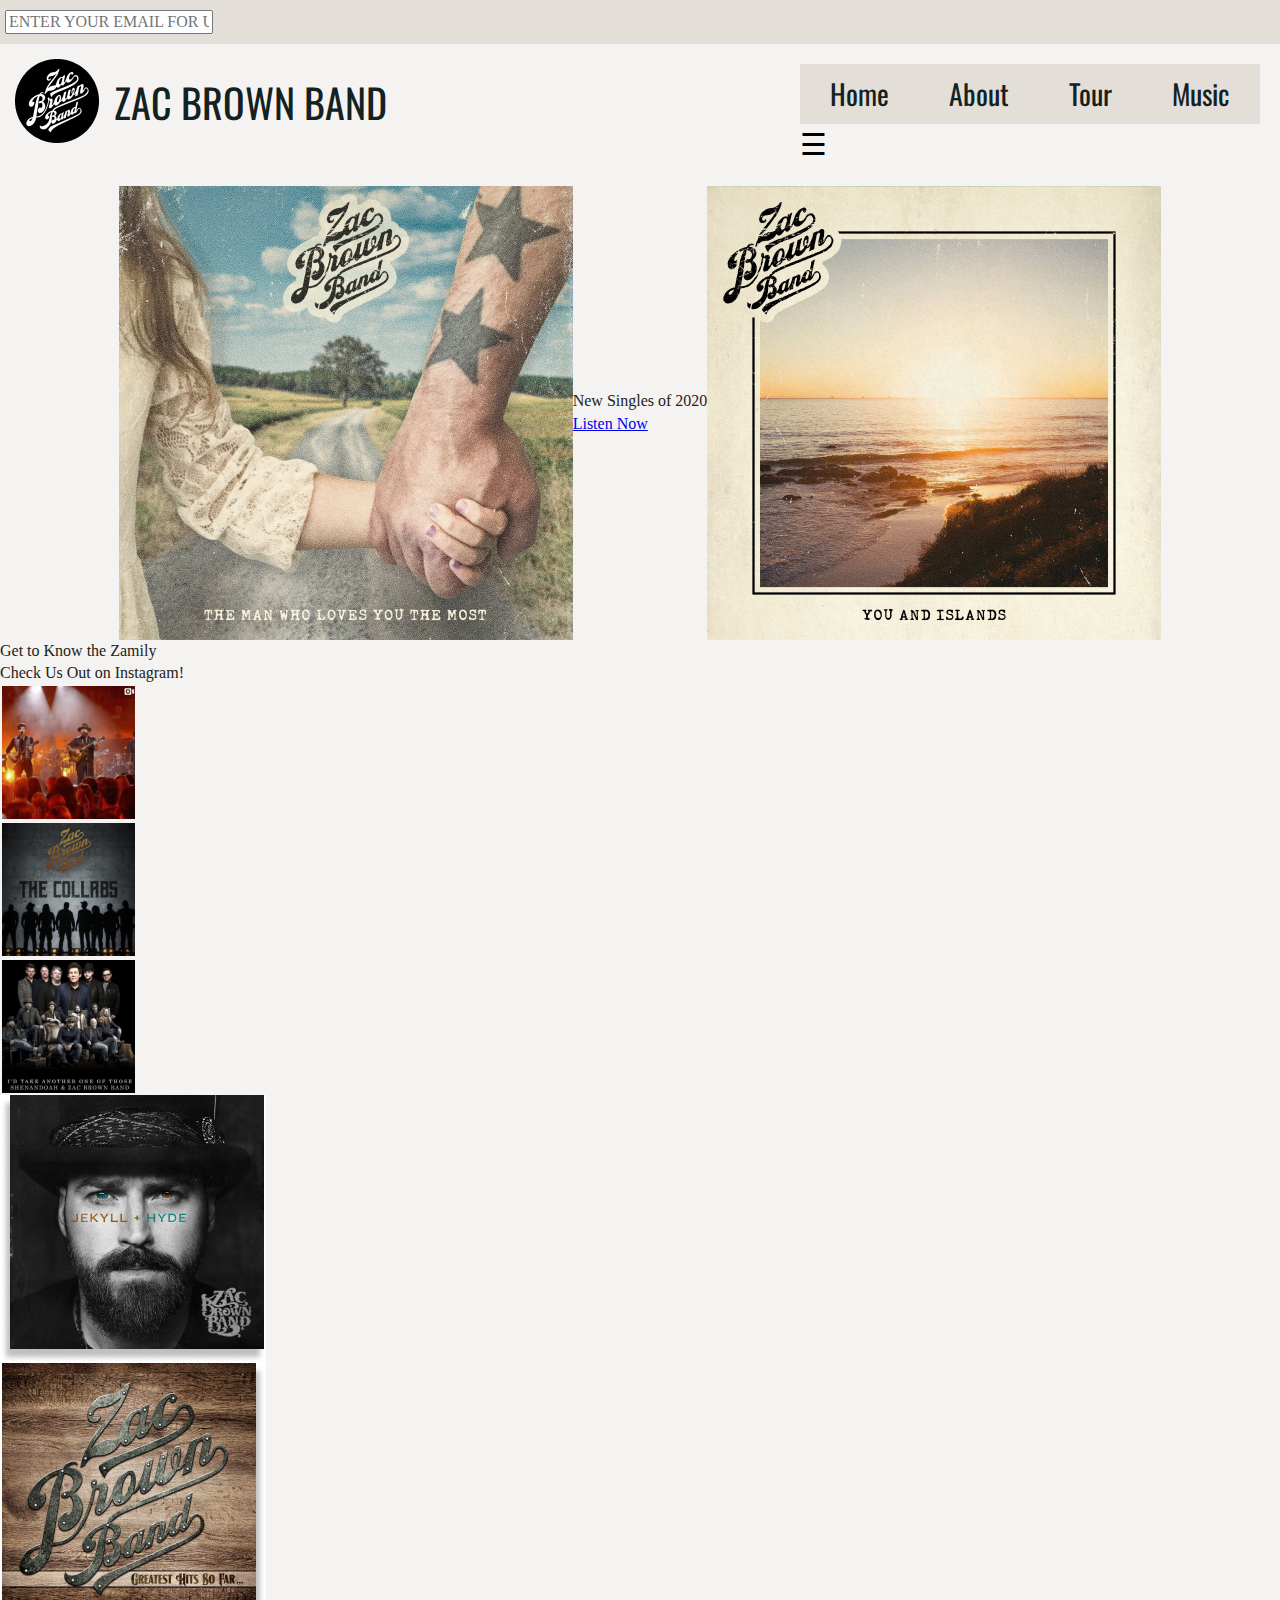
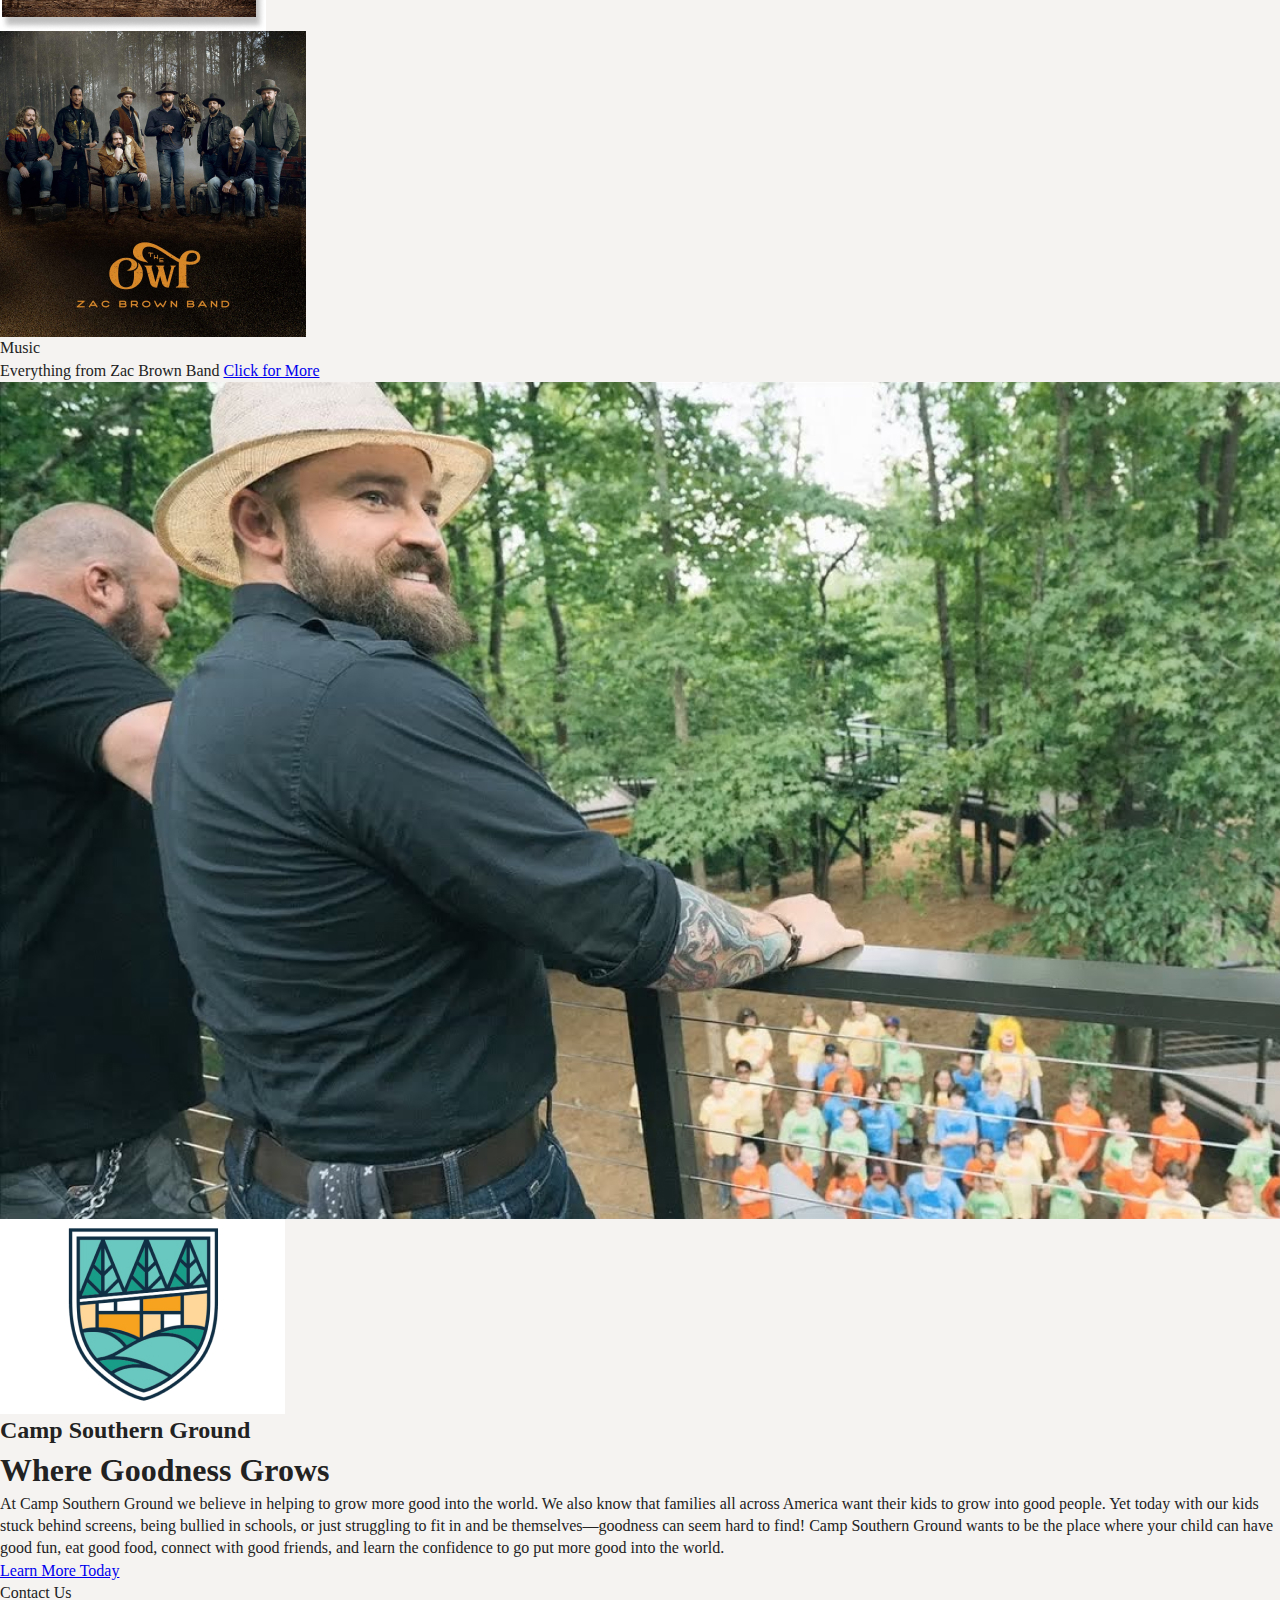
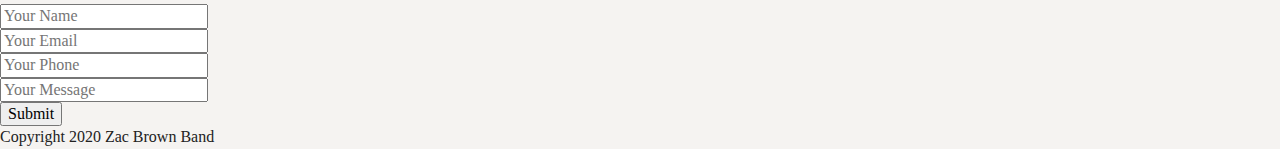
==== index.html @ ef2e8549 "11/11 Updates" ====
<!doctype html>
<html class="no-js" lang="">

<head>
  <meta charset="utf-8">
  <title>Zac Brown Band</title>
  <meta name="description" content="">
  <meta name="viewport" content="width=device-width, initial-scale=1">
  <link href="https://fonts.googleapis.com/css2?family=Oswald:wght@400;500;600;700&display=swap" rel="stylesheet">
  <link href="https://fonts.googleapis.com/css2?family=Cabin:wght@400;700&display=swap" rel="stylesheet">
  <link rel="icon" href="favicon.ico" type="image/gif" sizes="16x16">

  <link rel="stylesheet" href="css/normalize.css">
  <link rel="stylesheet" href="css/main.css">
</head>

<body>

  <!-- Off Canvas Menu -->
  <div id="mySidenav" class="sidenav">
    <a href="javascript:void(0)" class="closebtn" onclick="closeNav()">&times;</a>
    <a href="index.html">Home</a>
    <a href="about.html">About</a>
    <a href="tour.html">Tour</a>
    <a href="music.html">Music</a>
  </div>
  <!-- End Off Canvas Menu -->

  <!-- Beginning of top email banner -->
  <header>
    <form>
      <input type="email" name="email" placeholder="ENTER YOUR EMAIL FOR UPDATES"></input>
    </form>
  </header>
  <!-- Ending of top email banner -->

  <!-- Beginning navigator panel -->
  <section class="banner">
      <img src="surface home/Mask Group.png" alt="header banner logo">
        <p>ZAC BROWN BAND</p>
  </section>

  <nav class="main_nav">
    <ul>
      <li><a href="index.html">Home</a></li>
      <li><a href="about.html">About</a></li>
      <li><a href="tour.html">Tour</a></li>
      <li><a href="music.html">Music</a></li>
    </ul>
    <span class="hamburger" onclick="openNav()">&#9776;</span>
  </nav>
  <!-- Ending navigator panel -->

  <!-- Beginning main album section -->
  <main class="home_topsection">
    <div class="top_album">
      <img src="surface home/The Man That Loves You The Most.jpg" alt="left album" class="left">
    </div>
    <div class="center_me">
      <p>New Singles of 2020</p>
      <p><a href="https://open.spotify.com/artist/6yJCxee7QumYr820xdIsjo">Listen Now</a></p>
    </div>
    <div class="top_album">
      <img src="surface home/You and Islands.jpg" alt="right album" class="right">
    </div>
  </main>

  <!-- Ending main album section -->

  <!-- Beginning zamily section -->
  <div class="zamily">
    <div class="zamily_center">
      <p>Get to Know the Zamily</p>
      <p1>Check Us Out on Instagram!</p1>
    </div>
    <ul>
      <li><a href="https://www.instagram.com/zacbrownband/?hl=en"><img src="surface home/insta1.jpg" alt="insta pic 1"></a></li>
      <li><a href="https://www.instagram.com/zacbrownband/?hl=en"><img src="surface home/insta2.jpg" alt="insta pic 2"></a></li>
      <li><a href="https://www.instagram.com/zacbrownband/?hl=en"><img src="surface home/insta3.jpg" alt="insta pic 3"></a></li>
    </ul>
  </div>
  <!-- Ending zamily section -->

  <!-- Beginning music section -->
  <section class="music">
    <ul class="music_pics">
      <li><img src="surface home/Jekyll and Hyde.jpg" alt="Jekyll and Hyde" id="first"></li>
      <li><img src="surface home/Greatest Hits So Far.jpg" alt="Greatest Hits" id="second"></li>
      <li><img src="surface home/The Owl.jpg" alt="The Owl" id="top"></li>
    </ul>
    <div class="music_center">
      <p>Music</p>
      <p1>Everything from Zac Brown Band</p1>
      <a href="music.html">Click for More</a>
    </div>
  </section>
  <!-- Ending music section -->

  <!-- Beginning camp section -->
  <section class="camp">
    <img src="surface home/Zac at Camp.jpg" alt="zac at camp">
    <div class="campground">
      <img src="surface home/camp logo.jpg" alt="camp logo">
      <div class="camp_center">
        <h2>Camp Southern Ground</h2>
        <h1>Where Goodness Grows</h1>
        <p>At Camp Southern Ground we believe in helping to grow more good into the world. We also know that families all across America want their kids to grow into good people. Yet today with our kids stuck behind screens, being bullied in schools, or just struggling to fit in and be themselves—goodness can seem hard to find! Camp Southern Ground wants to be the place where your child can have good fun, eat good food, connect with good friends, and learn the confidence to go put more good into the world.</p>
        <a href="https://www.campsouthernground.org/">Learn More Today</a>
      </div>
    </div>
  </section>
  <!-- Ending camp section -->

  <!-- Beginning contact information -->
  <section class="contact">
    <p>Contact Us</p>
      <form>
        <li><input type="name" name="name" placeholder="Your Name"></li>
        <li><input type="email" name="email" placeholder="Your Email"></li>
        <li><input type="phone" name="phone" placeholder="Your Phone"></li>
      </form>
      <div class="contact_right">
        <form>
          <input type="message" name="message" placeholder="Your Message">
        </form>
        <button type="button" name="submit">Submit</button>
      </div>
  </section>
  <!-- Ending contact information -->

  <!-- Beginning footer -->
  <footer>
    <p>Copyright 2020 Zac Brown Band</p>
  </footer>
  <!-- Ending footer -->


  <script src="js/vendor/modernizr-3.11.2.min.js"></script>
  <script src="js/main.js"></script>


</body>

</html>
---- css/main.css ----
/*! HTML5 Boilerplate v8.0.0 | MIT License | https://html5boilerplate.com/ */

/* main.css 2.1.0 | MIT License | https://github.com/h5bp/main.css#readme */
/*
 * What follows is the result of much research on cross-browser styling.
 * Credit left inline and big thanks to Nicolas Gallagher, Jonathan Neal,
 * Kroc Camen, and the H5BP dev community and team.
 */

/* ==========================================================================
   Base styles: opinionated defaults
   ========================================================================== */

html {
  color: #222;
  font-size: 1em;
  line-height: 1.4;
}

/*
 * Remove text-shadow in selection highlight:
 * https://twitter.com/miketaylr/status/12228805301
 *
 * Vendor-prefixed and regular ::selection selectors cannot be combined:
 * https://stackoverflow.com/a/16982510/7133471
 *
 * Customize the background color to match your design.
 */

::-moz-selection {
  background: #b3d4fc;
  text-shadow: none;
}

::selection {
  background: #b3d4fc;
  text-shadow: none;
}

/*
 * A better looking default horizontal rule
 */

hr {
  display: block;
  height: 1px;
  border: 0;
  border-top: 1px solid #ccc;
  margin: 1em 0;
  padding: 0;
}

/*
 * Remove the gap between audio, canvas, iframes,
 * images, videos and the bottom of their containers:
 * https://github.com/h5bp/html5-boilerplate/issues/440
 */

audio,
canvas,
iframe,
img,
svg,
video {
  vertical-align: middle;
}

/*
 * Remove default fieldset styles.
 */

fieldset {
  border: 0;
  margin: 0;
  padding: 0;
}

/*
 * Allow only vertical resizing of textareas.
 */

textarea {
  resize: vertical;
}

/* ==========================================================================
   Author's custom styles
   ========================================================================== */

    /* General Settings */
    body, ul, li, h1, h2, a, div, nav, p, form{
      margin: 0;
      padding: 0;
    }

    /* Begin Body */
    body{
      background-color: #f5f3f1;
      overflow-x: hidden;
    }

    /* Begin Header */
    header{
      background-color: #e3ded8;
      padding: 10px 5px 10px 5px;
    }
    header p{
      margin: auto;
      font-family: "Cabin", sans-serif;
      font-size: 12pt;
      color: #132121;
    }

    /* Begin Banner */
    section.banner{
      margin: 10px;
      max-width: 50%;
      position: absolute;
    }
    section.banner img{
      height: 84px;
      width: 84px;
      float: left;
      margin: 5px 15px 5px 5px;
      position: relative;
    }
    section.banner p{
      font-family: "Oswald", sans-serif;
      color: #132121;
      font-size: 30pt;
      position: relative;
      padding-top: 20px;
      width: 700px;
      max-height: 84px;
    }

    /* Begin Navigation Panel */
    nav.main_nav{
      max-width: 45%;
      margin: 20px;
      float: right;
      position: relative;
    }
    nav.main_nav ul{
      margin: 0;
      padding: 0;
      list-style-type: none;
      background-color: #e3ded8;
      overflow: hidden;
      display: flex;
      justify-content: center;
      align-items: center;
      flex-direction: row;
    }
    nav.main_nav li{
      float: right;
    }
    nav.main_nav li a{
      display: block;
      text-align: center;
      font-size: 28px;
      font-family: "Oswald", sans-serif;
      color: #132121;
      text-decoration: none;
      margin-left: 20px;
      margin-right: 20px;
      padding: 10px;
    }

    /* Begin Index Page Top Album Section */

    /* this basic group of styles creates the outermost box for your main sections. Add other classes to sections or divs (that are the outermost container) and paste these styles in */

    .home_topsection{
      width: 100vw;
      display: flex;
      justify-content: center;
      align-items: center;
      flex-direction: row;
      margin: 0px;
    }

    /* Begin About Page Hero Section */
    section.band_group{
      max-width: 100%;
    }
    section.band_group ul{
      list-style-type: none;
    }
    section.band_group img{
      margin: 20px 0px 0px 0px;
    }

    /* Off Canvas Menu */

    .hamburger{
      font-size: 30px;
      cursor: pointer;
      color: #000;
      display: inline;
    }

    .sidenav {
      height: 100%;
      width: 0;
      position: fixed;
      z-index: 1;
      top: 0;
      right: 0;
      background-color: #111;
      overflow-x: hidden;
      transition: 0.5s;
      padding-top: 60px;
    }
    
    .sidenav a {
      padding: 8px 8px 8px 32px;
      text-decoration: none;
      font-size: 25px;
      color: #818181;
      display: block;
      transition: 0.3s;
    }
    
    .sidenav a:hover {
      color: #f1f1f1;
    }
    
    .sidenav .closebtn {
      position: absolute;
      top: 0;
      right: 25px;
      font-size: 36px;
      margin-left: 50px;
    }
    
    #main {
      transition: margin-right .5s;
    }
    
    @media screen and (max-height: 450px) {
      .sidenav {padding-top: 15px;}
      .sidenav a {font-size: 18px;}
    }



   

/* ==========================================================================
   Helper classes
   ========================================================================== */

/*
 * Hide visually and from screen readers
 */

.hidden,
[hidden] {
  display: none !important;
}

/*
 * Hide only visually, but have it available for screen readers:
 * https://snook.ca/archives/html_and_css/hiding-content-for-accessibility
 *
 * 1. For long content, line feeds are not interpreted as spaces and small width
 *    causes content to wrap 1 word per line:
 *    https://medium.com/@jessebeach/beware-smushed-off-screen-accessible-text-5952a4c2cbfe
 */

.sr-only {
  border: 0;
  clip: rect(0, 0, 0, 0);
  height: 1px;
  margin: -1px;
  overflow: hidden;
  padding: 0;
  position: absolute;
  white-space: nowrap;
  width: 1px;
  /* 1 */
}

/*
 * Extends the .sr-only class to allow the element
 * to be focusable when navigated to via the keyboard:
 * https://www.drupal.org/node/897638
 */

.sr-only.focusable:active,
.sr-only.focusable:focus {
  clip: auto;
  height: auto;
  margin: 0;
  overflow: visible;
  position: static;
  white-space: inherit;
  width: auto;
}

/*
 * Hide visually and from screen readers, but maintain layout
 */

.invisible {
  visibility: hidden;
}

/*
 * Clearfix: contain floats
 *
 * For modern browsers
 * 1. The space content is one way to avoid an Opera bug when the
 *    `contenteditable` attribute is included anywhere else in the document.
 *    Otherwise it causes space to appear at the top and bottom of elements
 *    that receive the `clearfix` class.
 * 2. The use of `table` rather than `block` is only necessary if using
 *    `:before` to contain the top-margins of child elements.
 */

.clearfix::before,
.clearfix::after {
  content: " ";
  display: table;
}

.clearfix::after {
  clear: both;
}

/* ==========================================================================
   EXAMPLE Media Queries for Responsive Design.
   These examples override the primary ('mobile first') styles.
   Modify as content requires.
   ========================================================================== */

@media only screen and (min-width: 35em) {
  /* Style adjustments for viewports that meet the condition */
}

@media print,
  (-webkit-min-device-pixel-ratio: 1.25),
  (min-resolution: 1.25dppx),
  (min-resolution: 120dpi) {
  /* Style adjustments for high resolution devices */
}

/* ==========================================================================
   Print styles.
   Inlined to avoid the additional HTTP request:
   https://www.phpied.com/delay-loading-your-print-css/
   ========================================================================== */

@media print {
  *,
  *::before,
  *::after {
    background: #fff !important;
    color: #000 !important;
    /* Black prints faster */
    box-shadow: none !important;
    text-shadow: none !important;
  }

  a,
  a:visited {
    text-decoration: underline;
  }

  a[href]::after {
    content: " (" attr(href) ")";
  }

  abbr[title]::after {
    content: " (" attr(title) ")";
  }

  /*
   * Don't show links that are fragment identifiers,
   * or use the `javascript:` pseudo protocol
   */
  a[href^="#"]::after,
  a[href^="javascript:"]::after {
    content: "";
  }

  pre {
    white-space: pre-wrap !important;
  }

  pre,
  blockquote {
    border: 1px solid #999;
    page-break-inside: avoid;
  }

  /*
   * Printing Tables:
   * https://web.archive.org/web/20180815150934/http://css-discuss.incutio.com/wiki/Printing_Tables
   */
  thead {
    display: table-header-group;
  }

  tr,
  img {
    page-break-inside: avoid;
  }

  p,
  h2,
  h3 {
    orphans: 3;
    widows: 3;
  }

  h2,
  h3 {
    page-break-after: avoid;
  }
}
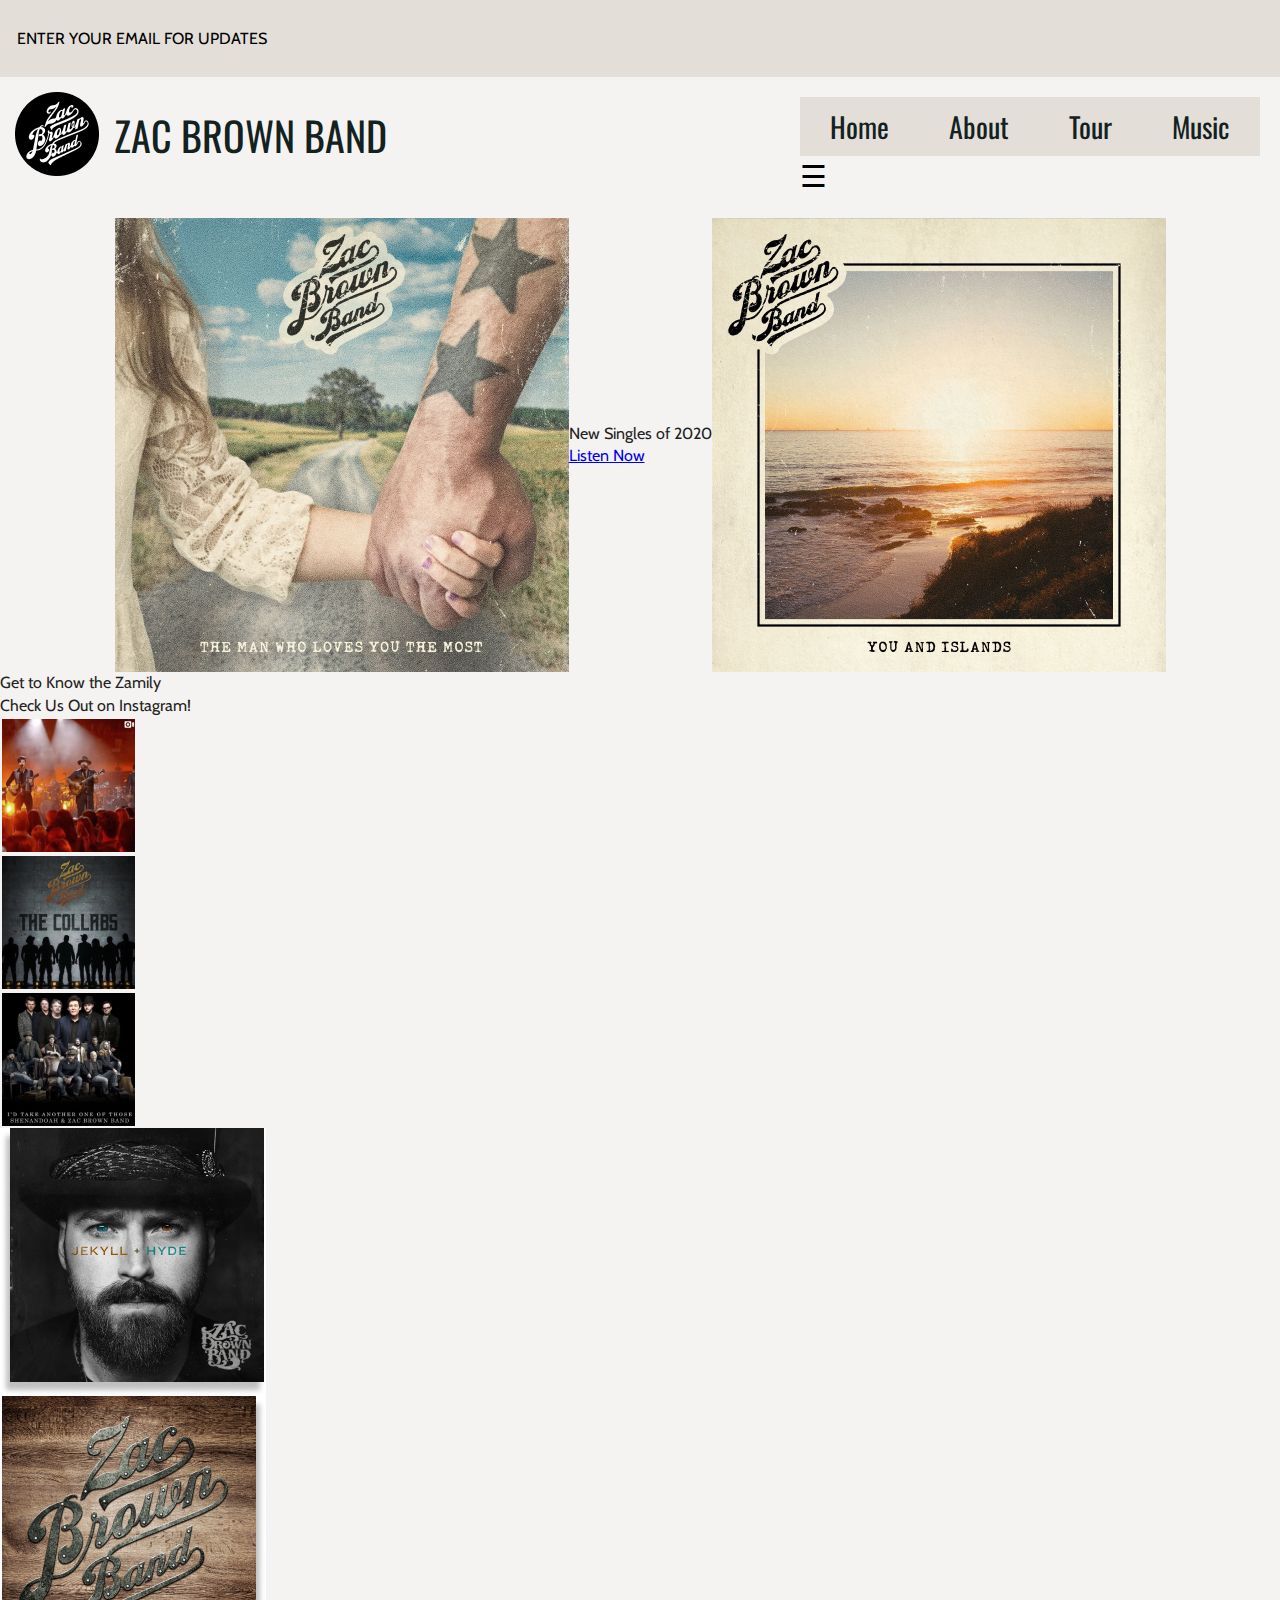
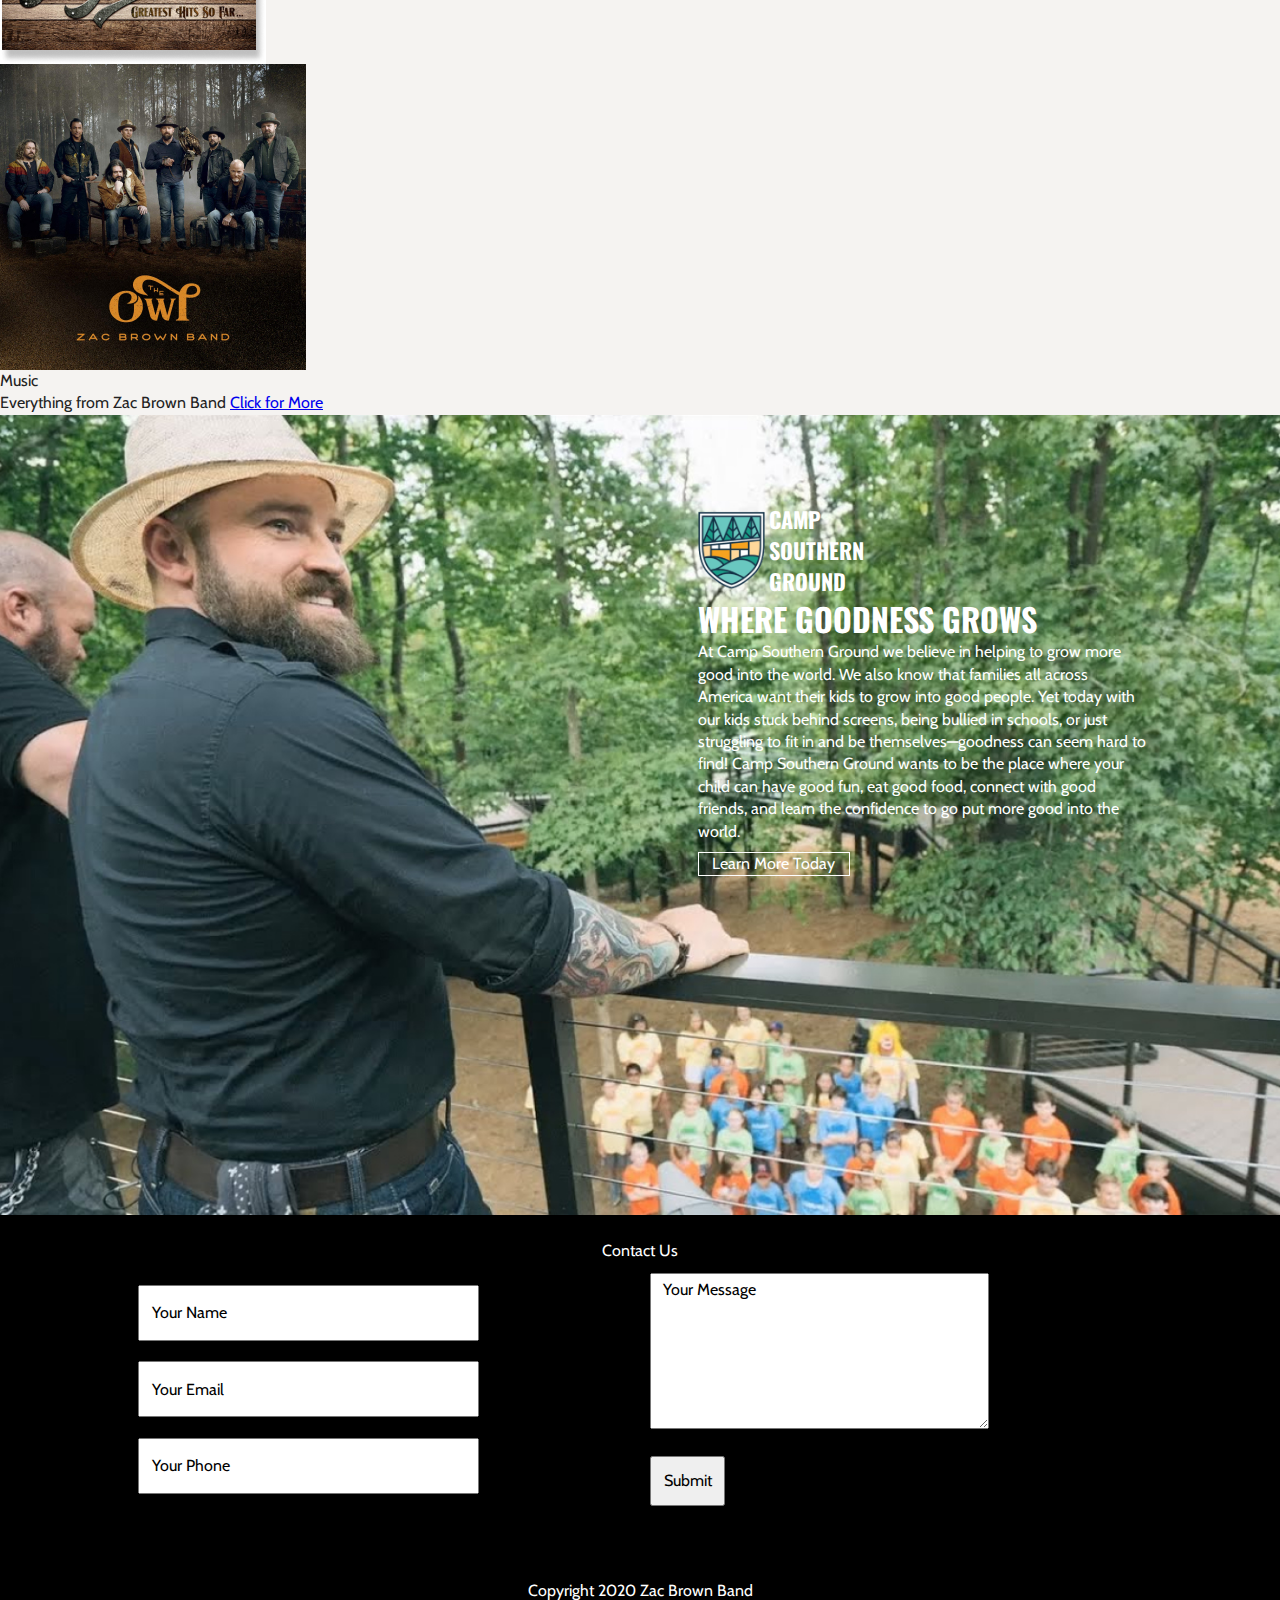
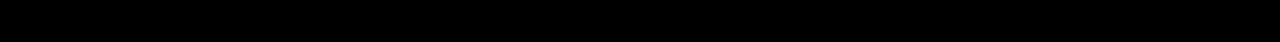
==== commit 6bd87ffb: "TIM EDITS/CSS" ====
--- a/index.html
+++ b/index.html
@@ -98,33 +98,38 @@
 
   <!-- Beginning camp section -->
   <section class="camp">
-    <img src="surface home/Zac at Camp.jpg" alt="zac at camp">
     <div class="campground">
-      <img src="surface home/camp logo.jpg" alt="camp logo">
+      
       <div class="camp_center">
-        <h2>Camp Southern Ground</h2>
-        <h1>Where Goodness Grows</h1>
+        <img src="surface home/camp logo.png" alt="camp logo">
+        <h1 class="smallcaps">Camp<br/> Southern<br/> Ground</h1>
+      </div>
+      <h1>WHERE GOODNESS GROWS</h1>
         <p>At Camp Southern Ground we believe in helping to grow more good into the world. We also know that families all across America want their kids to grow into good people. Yet today with our kids stuck behind screens, being bullied in schools, or just struggling to fit in and be themselves—goodness can seem hard to find! Camp Southern Ground wants to be the place where your child can have good fun, eat good food, connect with good friends, and learn the confidence to go put more good into the world.</p>
-        <a href="https://www.campsouthernground.org/">Learn More Today</a>
-      </div>
+        <a href="https://www.campsouthernground.org/" class="fauxbutton">Learn More Today</a>
     </div>
+ 
   </section>
   <!-- Ending camp section -->
 
   <!-- Beginning contact information -->
   <section class="contact">
     <p>Contact Us</p>
+    <div class="contactform">
+      <div class="contact_left">
       <form>
-        <li><input type="name" name="name" placeholder="Your Name"></li>
-        <li><input type="email" name="email" placeholder="Your Email"></li>
-        <li><input type="phone" name="phone" placeholder="Your Phone"></li>
+        <input type="name" name="name" placeholder="Your Name">
+        <input type="email" name="email" placeholder="Your Email">
+        <input type="phone" name="phone" placeholder="Your Phone">
       </form>
+    </div>
       <div class="contact_right">
         <form>
-          <input type="message" name="message" placeholder="Your Message">
+          <textarea type="textarea" name="message" placeholder="Your Message"></textarea>
         </form>
         <button type="button" name="submit">Submit</button>
       </div>
+    </div>
   </section>
   <!-- Ending contact information -->
 
--- a/css/main.css
+++ b/css/main.css
@@ -10,6 +10,8 @@
 /* ==========================================================================
    Base styles: opinionated defaults
    ========================================================================== */
+
+   @import url('https://fonts.googleapis.com/css2?family=Cabin:wght@400;500&family=Oswald:wght@400;500&display=swap');
 
 html {
   color: #222;
@@ -97,6 +99,11 @@
     body{
       background-color: #f5f3f1;
       overflow-x: hidden;
+      font-family: "Cabin", sans-serif;
+    }
+
+    h1, h2, h3, h4, h5, h6{
+      font-family: "Oswald", sans-serif;
     }
 
     /* Begin Header */
@@ -109,6 +116,13 @@
       font-family: "Cabin", sans-serif;
       font-size: 12pt;
       color: #132121;
+    }
+
+    header form input{
+      height: 55px;
+      width: 50%;
+      border: none;
+      background-color: rgba(0,0,0,0);
     }
 
     /* Begin Banner */
@@ -190,6 +204,137 @@
     section.band_group img{
       margin: 20px 0px 0px 0px;
     }
+
+    /* Camp Section */
+
+    .camp{
+      background-image: url('../img/home/Zac at Camp.jpg');
+      background-position: center;
+      background-size: cover;
+      background-repeat: no-repeat;
+      width: 100vw;
+      margin: 0 auto;
+      display: flex;
+      justify-content: center;
+      align-items: center;
+      flex-direction: column;
+      min-height: 800px;
+    }
+
+    .campground {
+      display: flex;
+      justify-content: center;
+      flex-direction: column;
+      color: #fff;
+      width: 35%;
+      position: relative;
+      left: 22%;
+      top: -120px;
+  }
+
+    .camp_center{
+      display: flex;
+    
+      align-items: center;
+      flex-direction: row;
+    }
+
+    .camp_center img{
+      width: 15%;
+      margin-right: 1%;
+    }
+
+    .smallcaps{
+      text-transform: uppercase;
+      font-size: 22px;
+    }
+
+    a.fauxbutton{
+      border: 1px solid #fff;
+      color: #fff;
+      text-decoration: none;
+      width: 150px;
+      text-align: center;
+      margin: 2% 0% 2% 0%;
+    }
+
+    /* Contact Section */
+
+    .contact{
+      width: 100vw;
+      display: flex;
+      justify-content: center;
+      align-items: center;
+      flex-direction: column;
+      background-color: #000;
+      color: #fff;
+      padding: 2% 0% 2% 0%;
+    }
+
+    .contactform{
+      width: 80%;
+      display: flex;
+      justify-content: center;
+      align-items: center;
+      flex-direction: row;
+    }
+
+    .contact_left,
+    .contact_right{
+      width: 50%;
+      display: flex;
+      justify-content: center;
+      flex-direction: column;
+      color: #fff;
+    }
+
+    .contactform input{
+      width: 65%;
+      height: 50px;
+      margin: 2%;
+    }
+
+    .contactform textarea{
+      width: 65%;
+      height: 150px;
+      margin: 2%;
+    }
+
+    .contactform button{
+      width: 75px;
+      height: 50px;
+      margin: 2%;
+    }
+
+    input::placeholder{
+      font-size: 16px;
+      color: #000;
+      padding-left: 10px;
+    }
+
+    textarea::placeholder{
+      font-size: 16px;
+      color: #000;
+      padding-left: 10px;
+      padding-top: 5px;
+    }
+
+
+
+    /* Footer Section */
+
+    footer{
+      width: 100vw;
+      display: flex;
+      justify-content: center;
+      align-items: center;
+      flex-direction: column;
+      background-color: #000;
+      height: 100px;
+      color: #fff;
+    }
+
+  
 
     /* Off Canvas Menu */
 
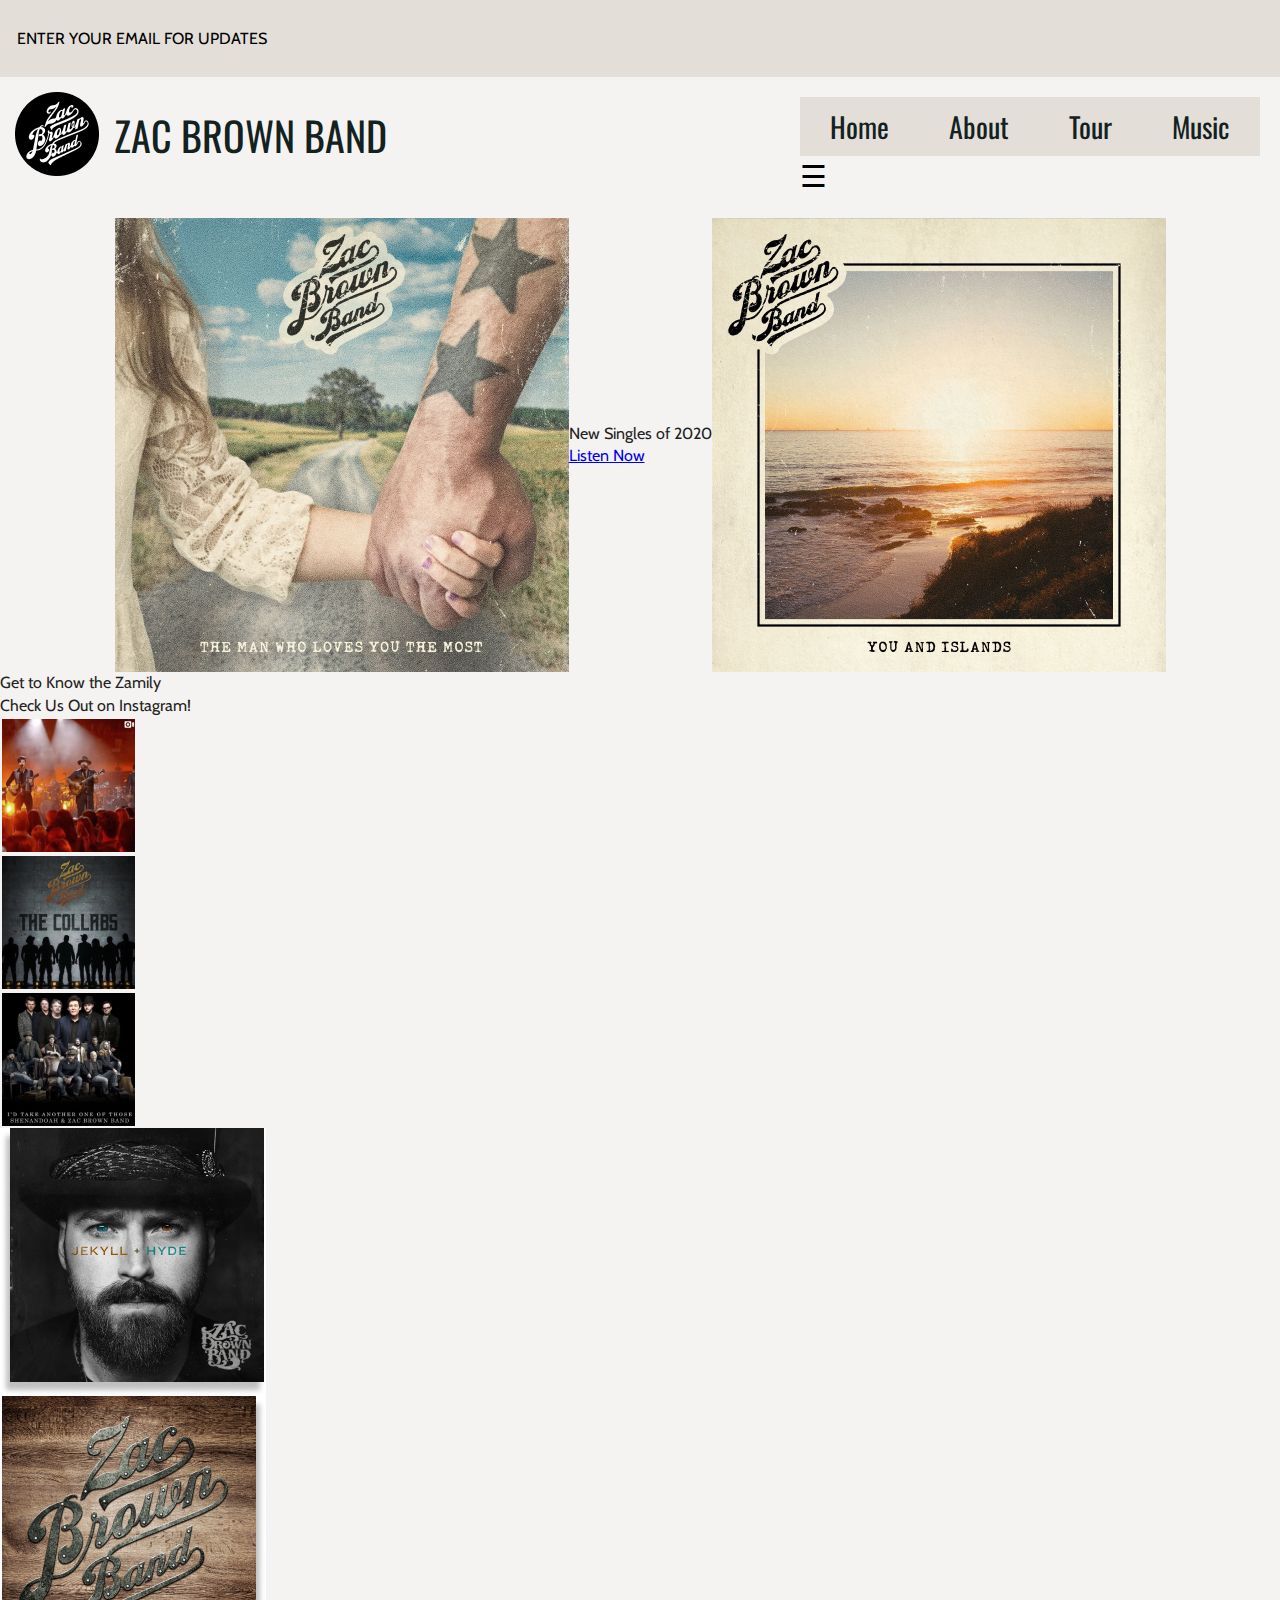
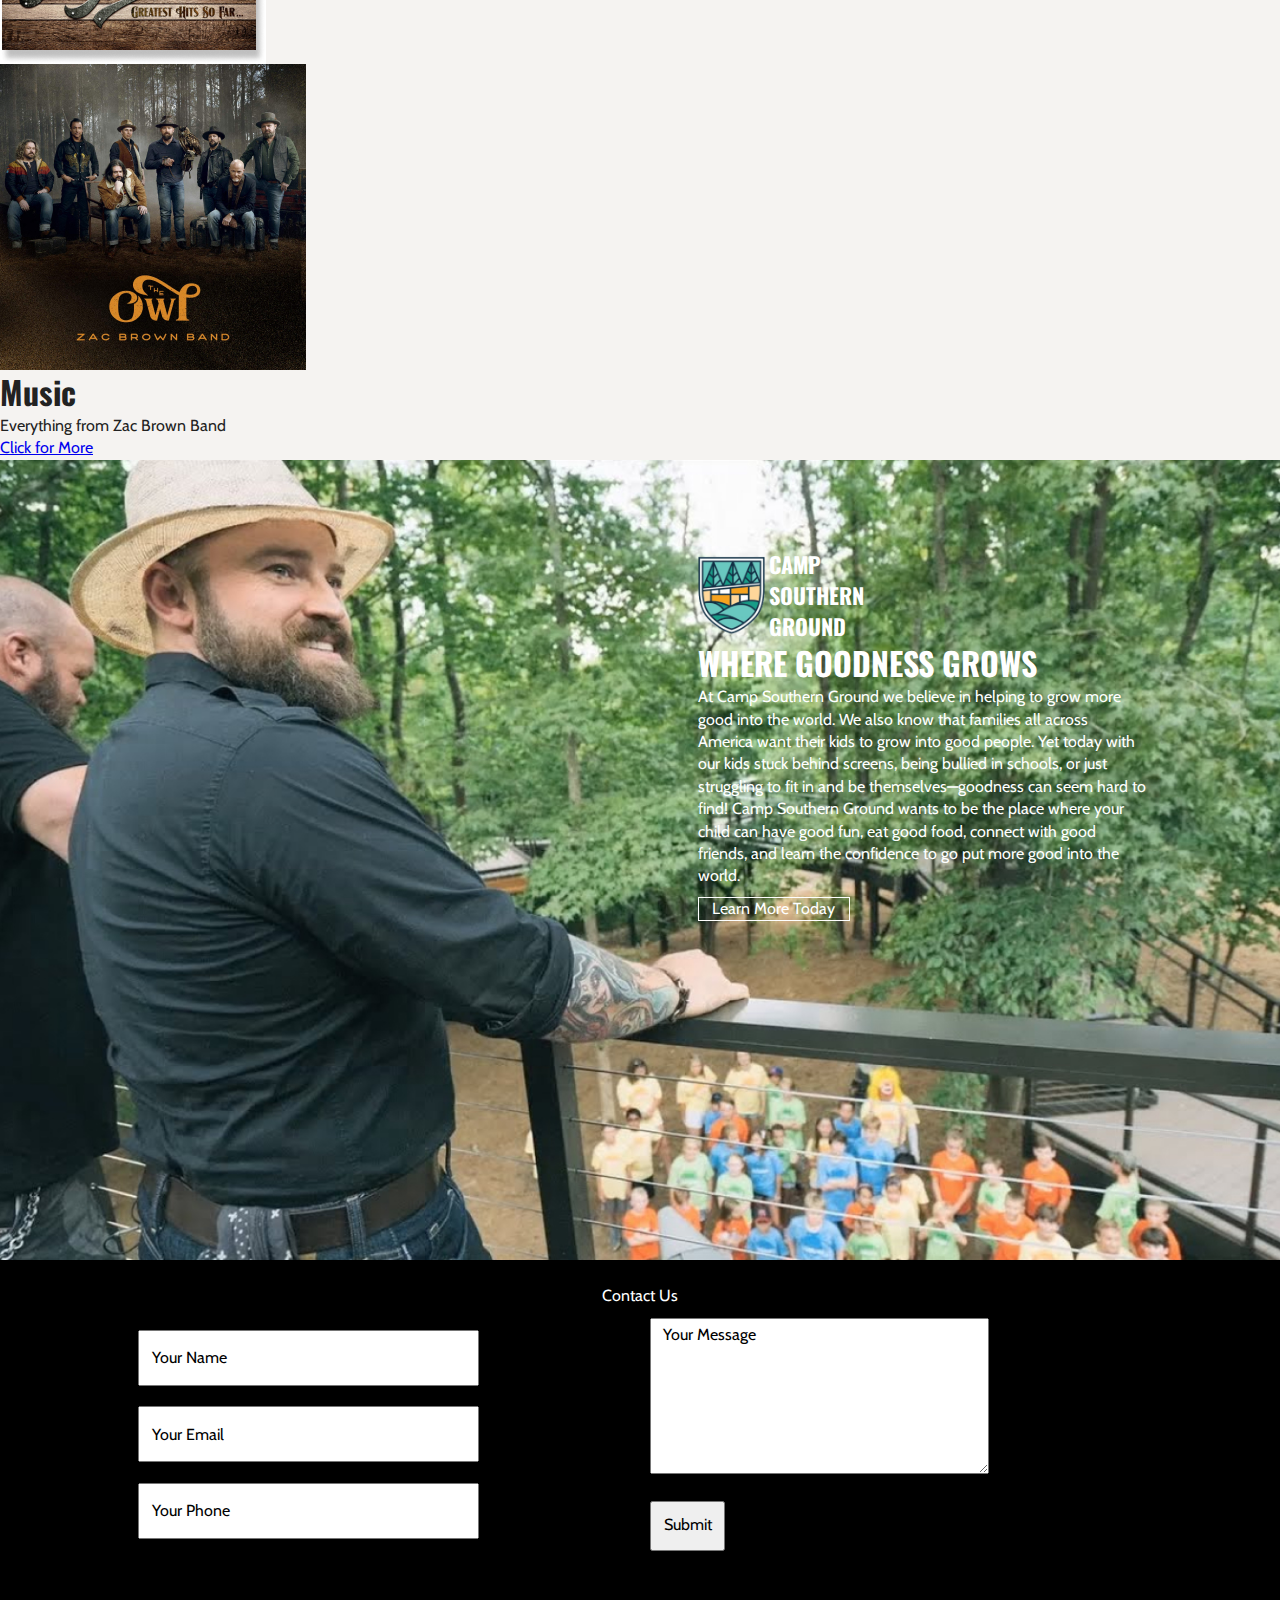
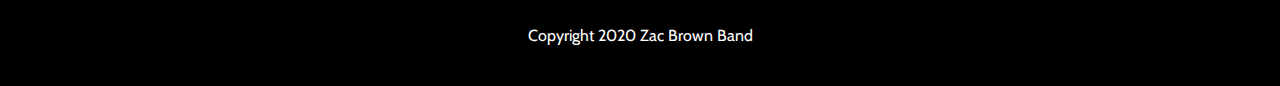
==== commit 6c839867: "11/16 Updates" ====
--- a/index.html
+++ b/index.html
@@ -64,7 +64,6 @@
       <img src="surface home/You and Islands.jpg" alt="right album" class="right">
     </div>
   </main>
-
   <!-- Ending main album section -->
 
   <!-- Beginning zamily section -->
@@ -73,11 +72,11 @@
       <p>Get to Know the Zamily</p>
       <p1>Check Us Out on Instagram!</p1>
     </div>
-    <ul>
-      <li><a href="https://www.instagram.com/zacbrownband/?hl=en"><img src="surface home/insta1.jpg" alt="insta pic 1"></a></li>
-      <li><a href="https://www.instagram.com/zacbrownband/?hl=en"><img src="surface home/insta2.jpg" alt="insta pic 2"></a></li>
-      <li><a href="https://www.instagram.com/zacbrownband/?hl=en"><img src="surface home/insta3.jpg" alt="insta pic 3"></a></li>
-    </ul>
+    <div class="zamily-grid-container">
+      <div class="grid-item"><img src="surface home/insta1.jpg" alt="insta1"></a></div>
+      <div class="grid-item"><img src="surface home/insta2.jpg" alt="insta2"></a></div>
+      <div class="grid-item"><img src="surface home/insta3.jpg" alt="insta3"></a></div>
+    </div>
   </div>
   <!-- Ending zamily section -->
 
@@ -89,9 +88,9 @@
       <li><img src="surface home/The Owl.jpg" alt="The Owl" id="top"></li>
     </ul>
     <div class="music_center">
-      <p>Music</p>
+      <h1>Music</h1>
       <p1>Everything from Zac Brown Band</p1>
-      <a href="music.html">Click for More</a>
+      <div><a href="music.html">Click for More</a></div>
     </div>
   </section>
   <!-- Ending music section -->
@@ -99,7 +98,7 @@
   <!-- Beginning camp section -->
   <section class="camp">
     <div class="campground">
-      
+
       <div class="camp_center">
         <img src="surface home/camp logo.png" alt="camp logo">
         <h1 class="smallcaps">Camp<br/> Southern<br/> Ground</h1>
@@ -108,7 +107,7 @@
         <p>At Camp Southern Ground we believe in helping to grow more good into the world. We also know that families all across America want their kids to grow into good people. Yet today with our kids stuck behind screens, being bullied in schools, or just struggling to fit in and be themselves—goodness can seem hard to find! Camp Southern Ground wants to be the place where your child can have good fun, eat good food, connect with good friends, and learn the confidence to go put more good into the world.</p>
         <a href="https://www.campsouthernground.org/" class="fauxbutton">Learn More Today</a>
     </div>
- 
+
   </section>
   <!-- Ending camp section -->
 
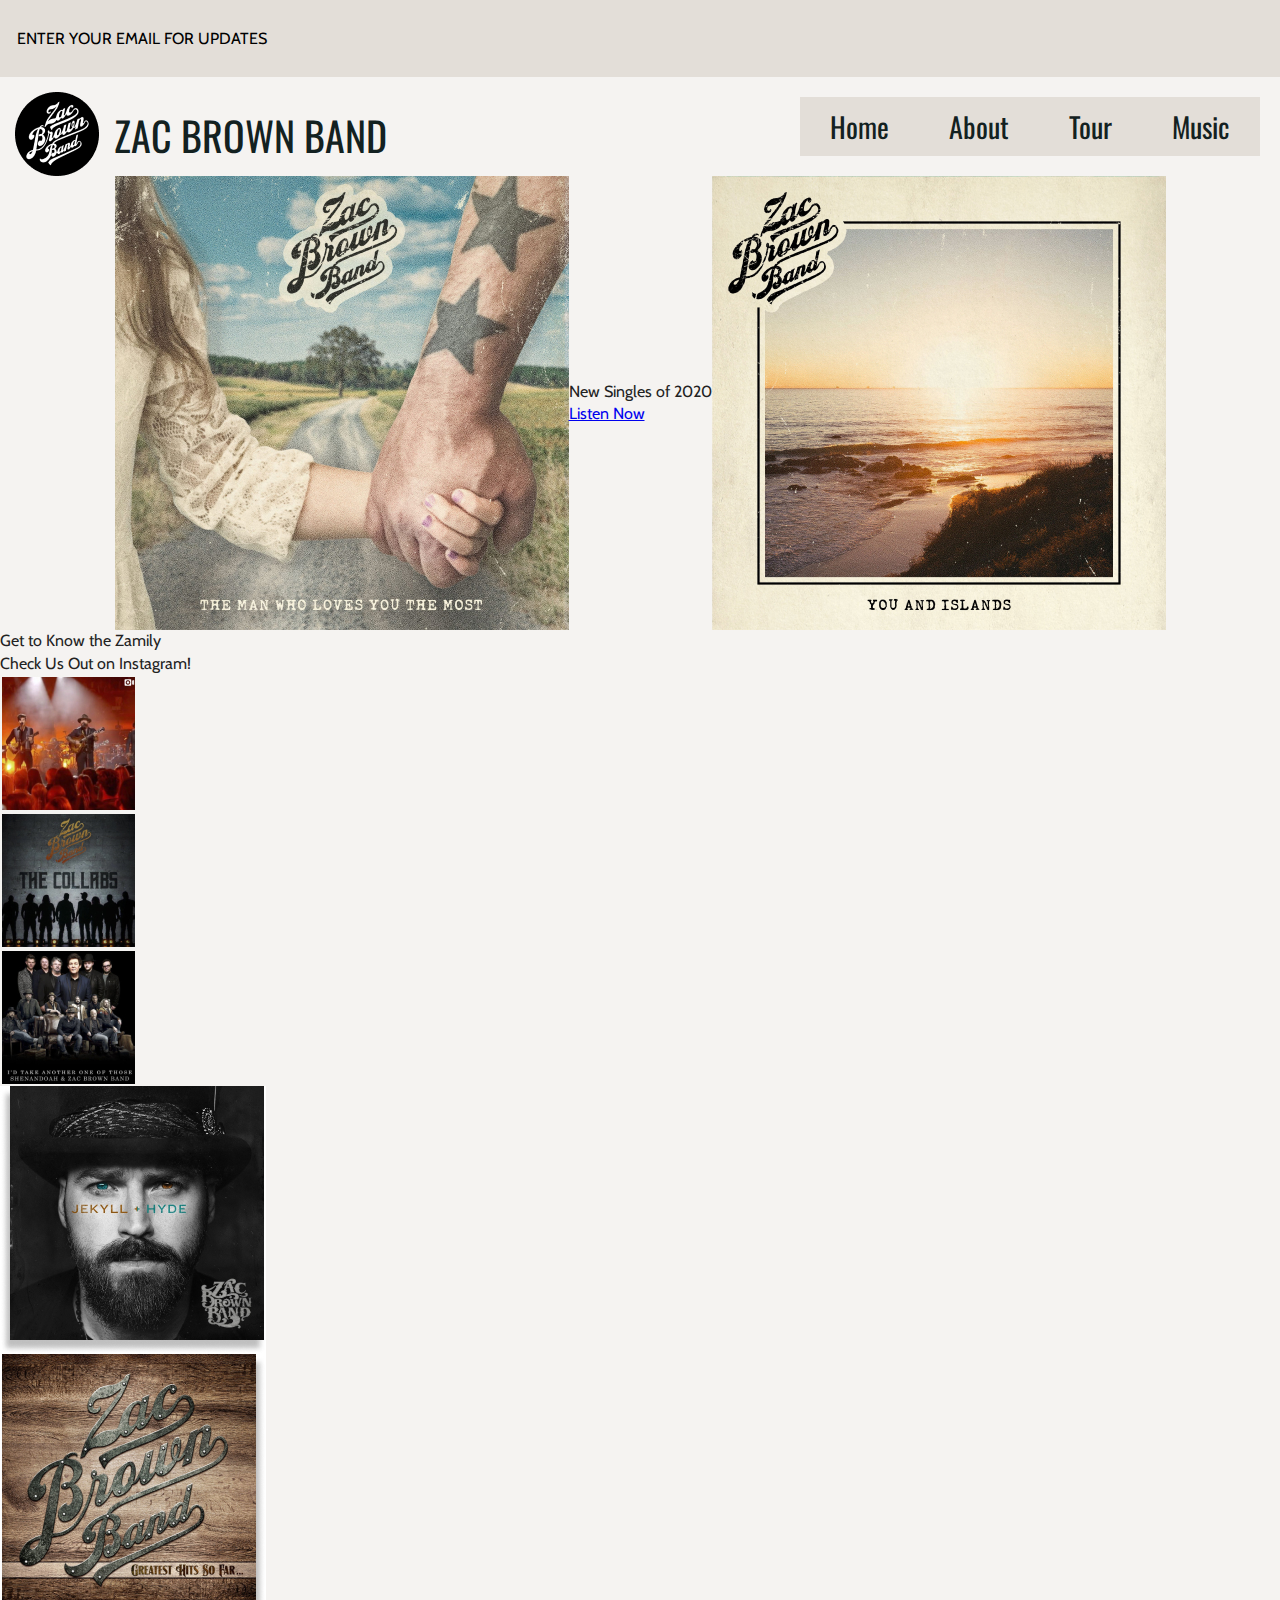
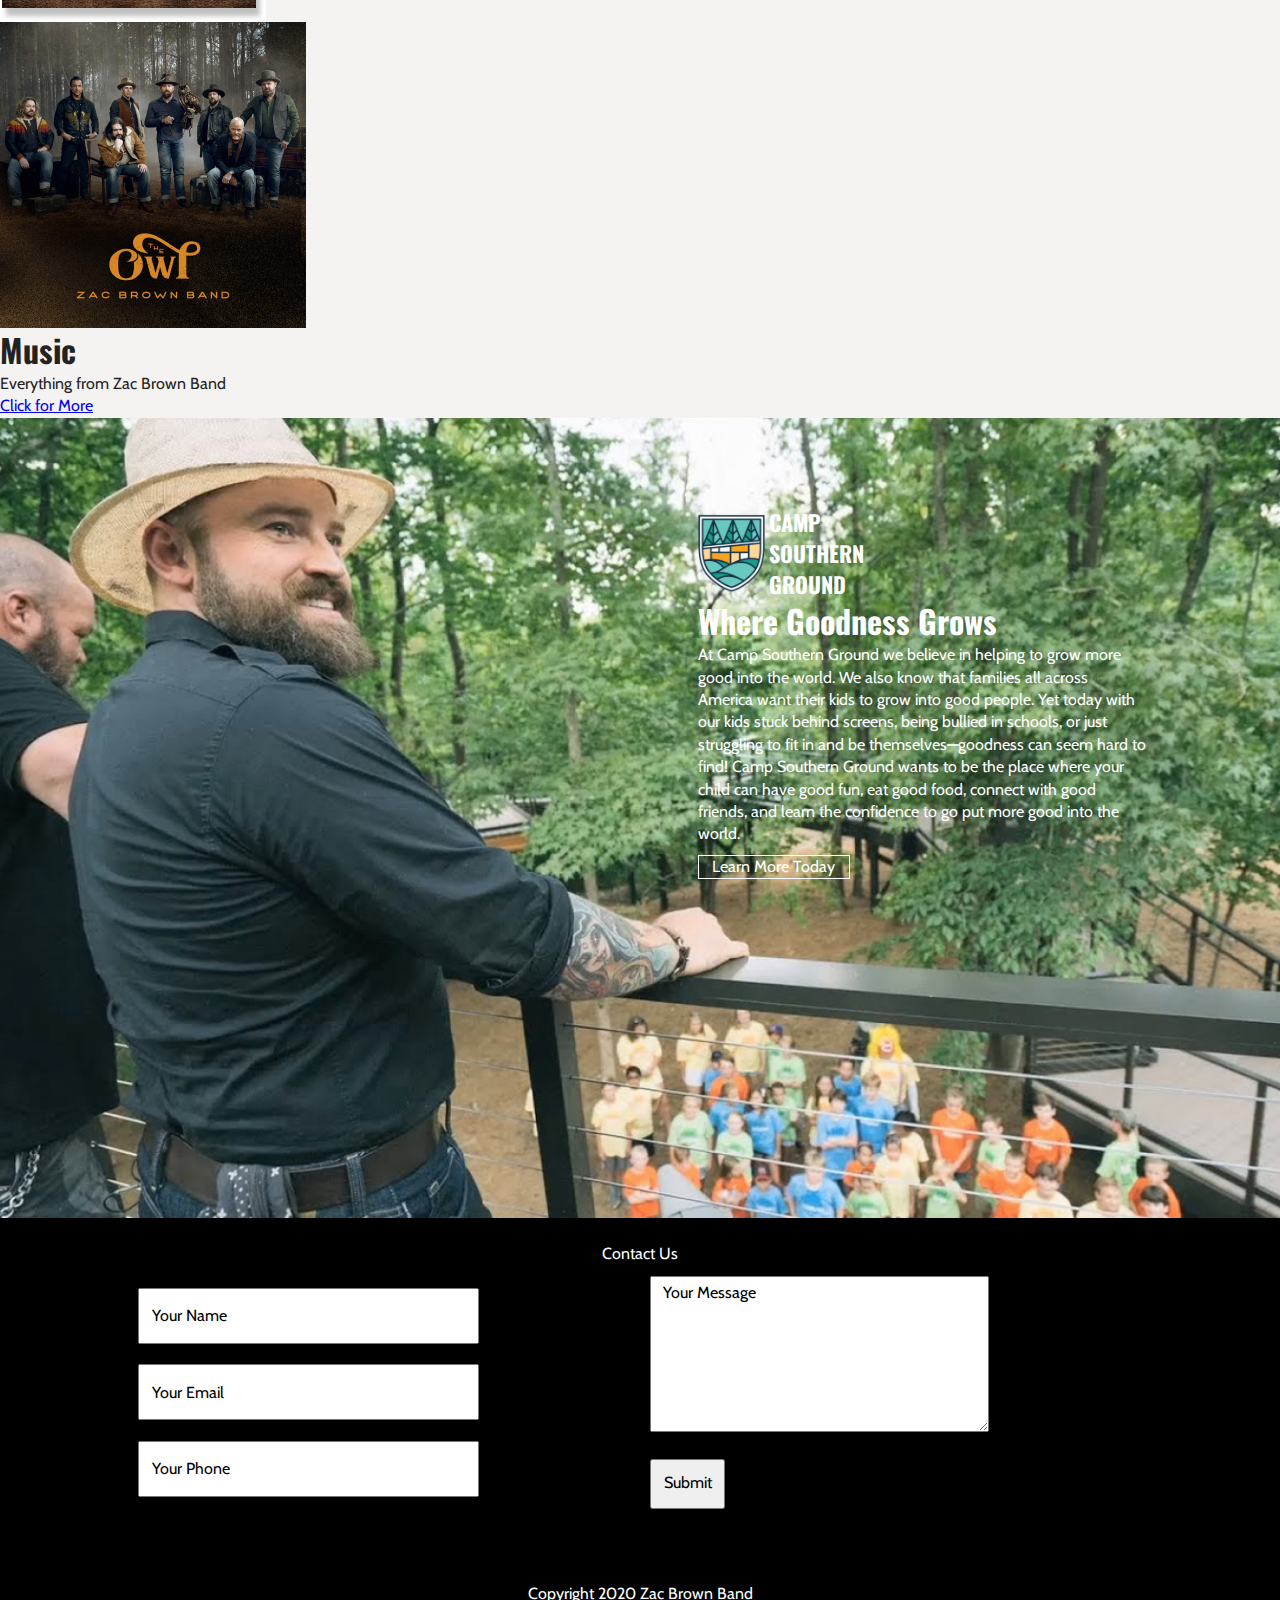
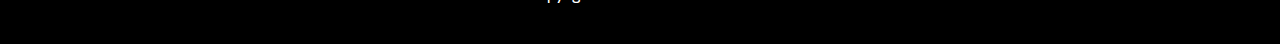
==== commit a6673f8c: "11/23 part 1 updates" ====
--- a/index.html
+++ b/index.html
@@ -103,7 +103,7 @@
         <img src="surface home/camp logo.png" alt="camp logo">
         <h1 class="smallcaps">Camp<br/> Southern<br/> Ground</h1>
       </div>
-      <h1>WHERE GOODNESS GROWS</h1>
+      <h1 class="goodness">Where Goodness Grows</h1>
         <p>At Camp Southern Ground we believe in helping to grow more good into the world. We also know that families all across America want their kids to grow into good people. Yet today with our kids stuck behind screens, being bullied in schools, or just struggling to fit in and be themselves—goodness can seem hard to find! Camp Southern Ground wants to be the place where your child can have good fun, eat good food, connect with good friends, and learn the confidence to go put more good into the world.</p>
         <a href="https://www.campsouthernground.org/" class="fauxbutton">Learn More Today</a>
     </div>
--- a/css/main.css
+++ b/css/main.css
@@ -319,6 +319,66 @@
       padding-top: 5px;
     }
 
+    /* Gridbox Settings */
+
+    .gridbox{
+      display: flex;
+      justify-content: center;
+      align-items: baseline;
+      flex-direction: row;
+      width: 100%;
+      margin: 0 auto;
+    }
+
+    .left_gridbox,
+    .right_gridbox{
+      width: 45%;
+      display: flex;
+      justify-content: center;
+      align-items: center;
+      flex-direction: column;
+    }
+
+    .left_gridbox ul,
+    .right_gridbox ul{
+      list-style-type: none;
+    }
+
+    .right_gridbox button{
+      width: 120px;
+      height: 55px;
+      background-color: #000;
+      border: none;
+      color: #fff;
+      font-size: 20px;
+      margin: 2%;
+    }
+
+    .right_gridbox button a{
+      text-decoration: none;
+      color: #fff;
+    }
+
+    .circledates {
+      background-color: #000;
+      color: #fff;
+      padding: 6px 16px;
+      border-radius: 30px;
+      font-size: 10px;
+      display: flex;
+      justify-content: center;
+      align-items: center;
+      flex-direction: column;
+      margin: 25px;
+      position: relative;
+      top: -10px;
+  }
+
+    span.enlargeme{
+      font-size: 26px;
+    }
+
+    
 
 
     /* Footer Section */
@@ -342,7 +402,7 @@
       font-size: 30px;
       cursor: pointer;
       color: #000;
-      display: inline;
+      display: none;
     }
 
     .sidenav {
@@ -388,6 +448,32 @@
       .sidenav a {font-size: 18px;}
     }
 
+/* Media Queries */
+
+/* iPad */
+
+@media screen and (max-width: 768px){
+
+
+   
+}
+
+/* iPhone 5 */
+
+@media screen and (max-width: 320px){
+
+  
+  .hamburger{
+    font-size: 30px;
+    cursor: pointer;
+    color: #000;
+    display: inline;
+  }
+
+
+
+}
+
 
 
    
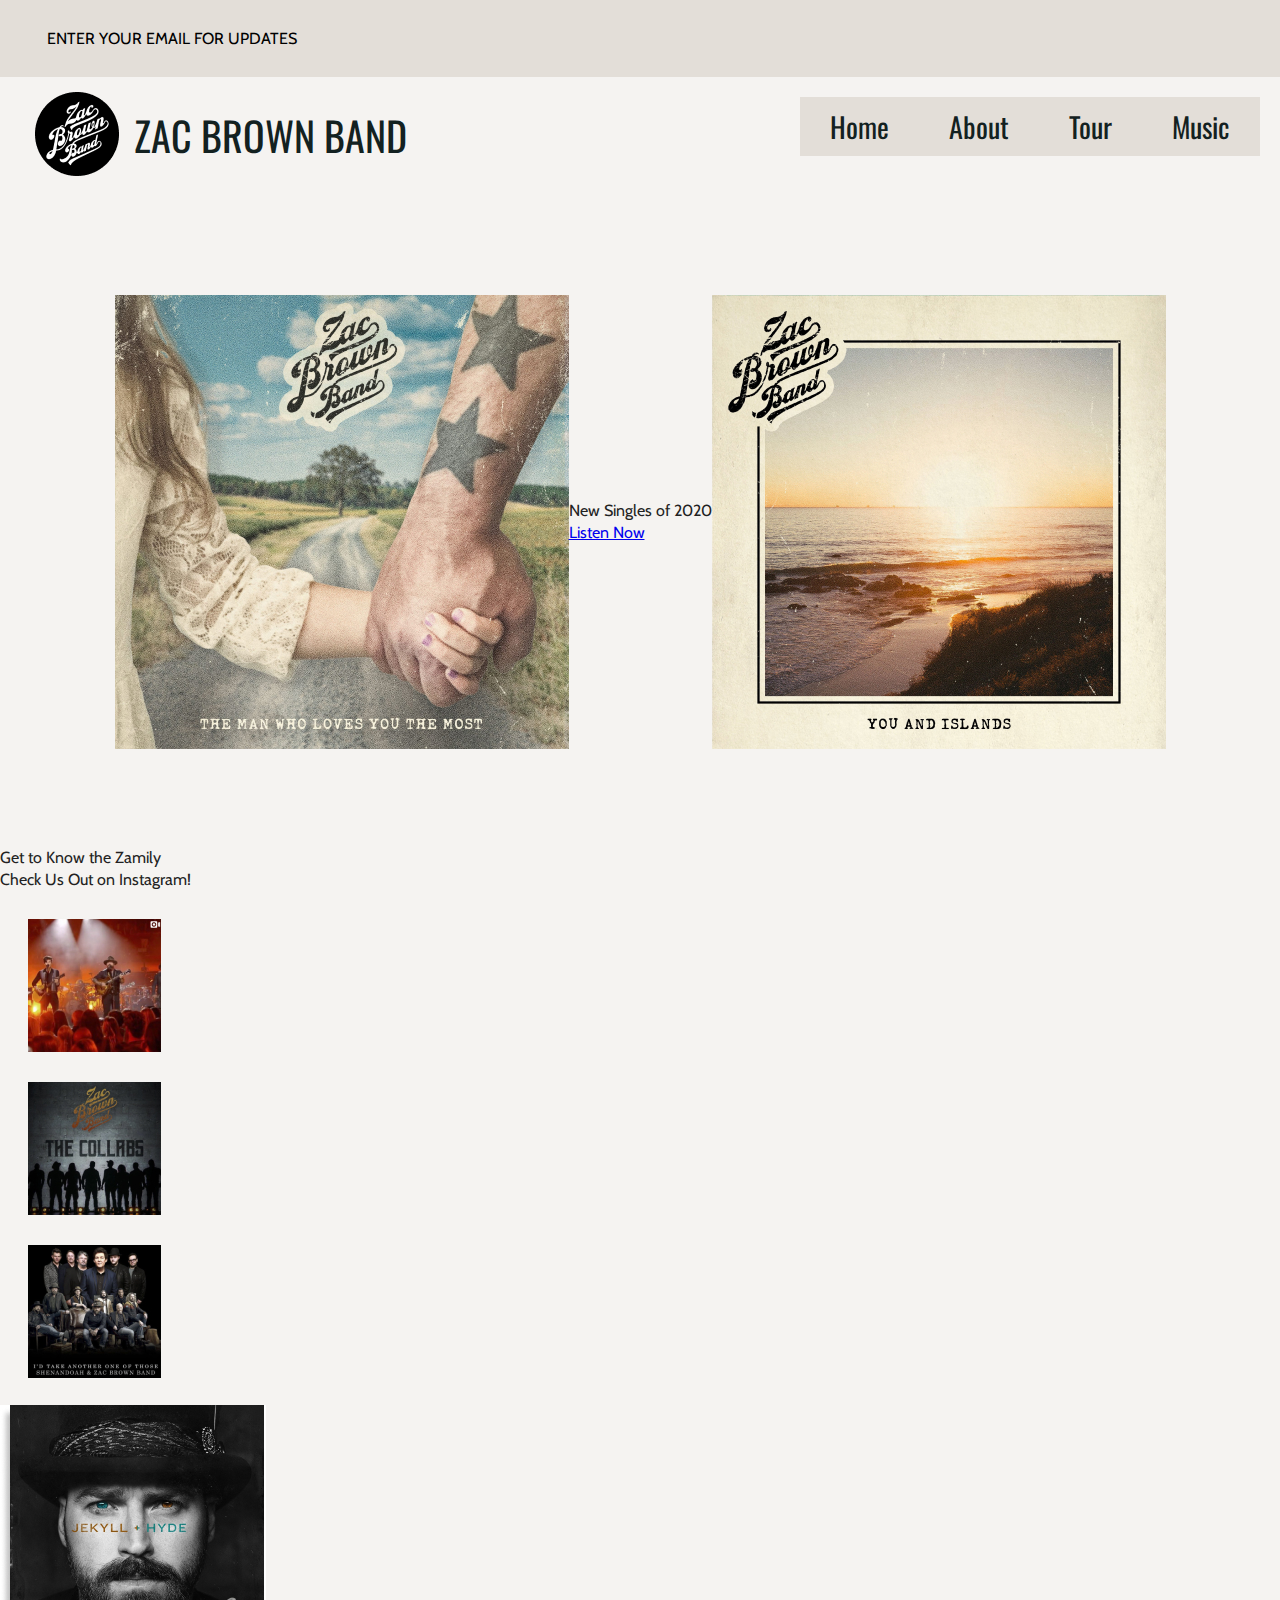
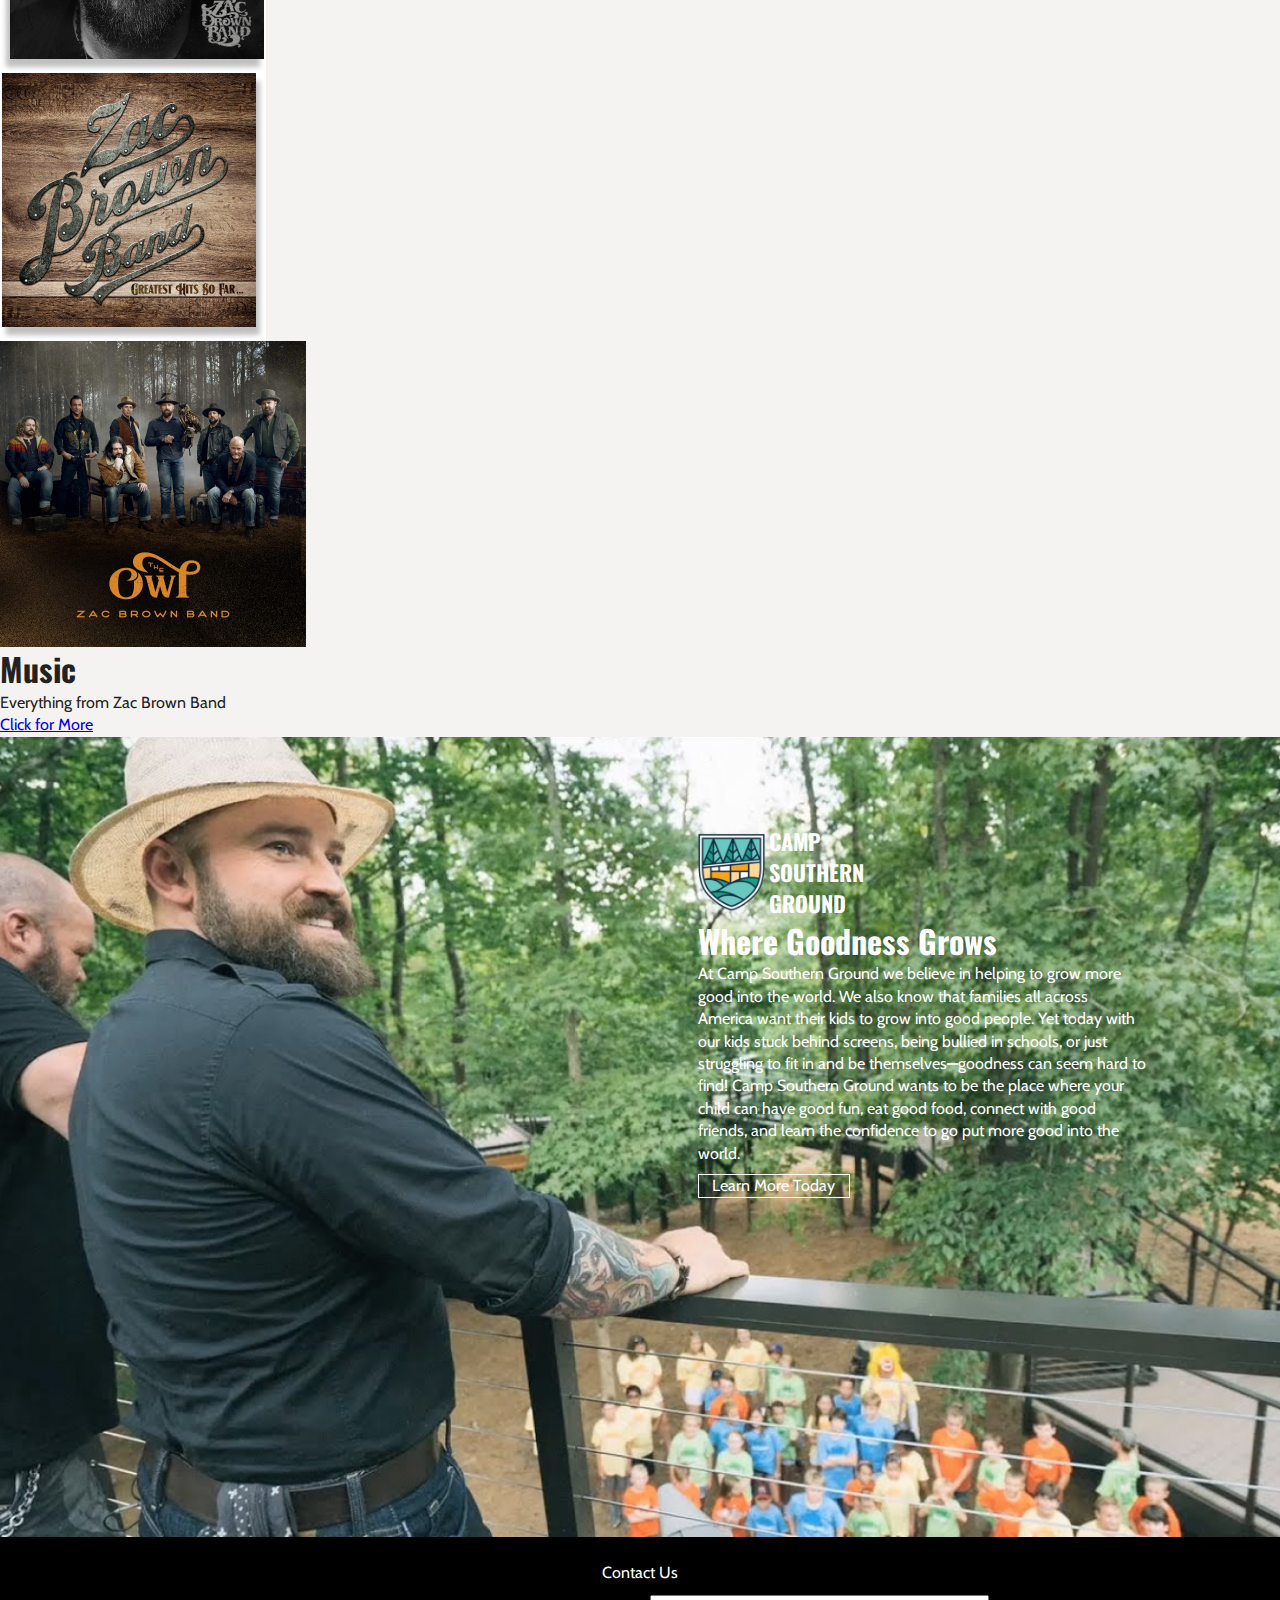
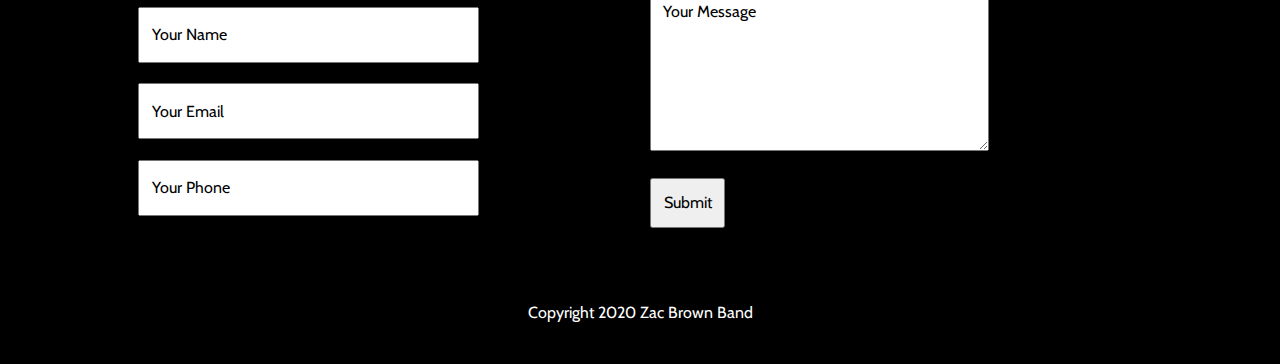
==== commit 44da6356: "TIM EDITS/Mobile Styling + Music & About Pages" ====
--- a/index.html
+++ b/index.html
@@ -35,6 +35,7 @@
   <!-- Ending of top email banner -->
 
   <!-- Beginning navigator panel -->
+  <div class="topnav">
   <section class="banner">
       <img src="surface home/Mask Group.png" alt="header banner logo">
         <p>ZAC BROWN BAND</p>
@@ -49,9 +50,12 @@
     </ul>
     <span class="hamburger" onclick="openNav()">&#9776;</span>
   </nav>
+</div>
   <!-- Ending navigator panel -->
 
-  <!-- Beginning main album section -->
+    <!-- Beginning top logo (put concrete texture in background)-->
+    <div class="homebanner">
+      <!-- Beginning main album section -->
   <main class="home_topsection">
     <div class="top_album">
       <img src="surface home/The Man That Loves You The Most.jpg" alt="left album" class="left">
@@ -65,6 +69,10 @@
     </div>
   </main>
   <!-- Ending main album section -->
+    </div>
+    <!-- Ending top logo -->
+
+  
 
   <!-- Beginning zamily section -->
   <div class="zamily">
--- a/css/main.css
+++ b/css/main.css
@@ -118,19 +118,20 @@
       color: #132121;
     }
 
-    header form input{
+    header form input {
       height: 55px;
       width: 50%;
       border: none;
       background-color: rgba(0,0,0,0);
-    }
+      margin-left: 30px;
+  }
 
     /* Begin Banner */
-    section.banner{
-      margin: 10px;
+    section.banner {
+      margin: 10px 0px 10px 30px;
       max-width: 50%;
       position: absolute;
-    }
+  }
     section.banner img{
       height: 84px;
       width: 84px;
@@ -149,6 +150,12 @@
     }
 
     /* Begin Navigation Panel */
+
+    .topnav{
+      background-color: #F5F3F1;
+      height: 120px;
+    }
+
     nav.main_nav{
       max-width: 45%;
       margin: 20px;
@@ -318,6 +325,79 @@
       padding-left: 10px;
       padding-top: 5px;
     }
+
+    .homebanner{
+      width: 100vw;
+      height: 650px;
+      background-color: #F5F3F1;
+      display: flex;
+      justify-content: center;
+      align-items: center;
+      margin: 0 auto;
+    }
+
+    .musicbanner{
+      width: 100vw;
+      height: 650px;
+      background-color: #132121;
+      display: flex;
+      justify-content: center;
+      align-items: center;
+      margin: 0 auto;
+    }
+
+    .tourbanner{
+      width: 100vw;
+      height: 650px;
+      background-image: url('../img/tour/concrete\ texture.jpg');
+      background-size: cover;
+      background-position: center;
+      background-repeat: no-repeat;
+      display: flex;
+      justify-content: center;
+      align-items: center;
+      margin: 0 auto;
+    }
+
+    .aboutbanner{
+      width: 100vw;
+      height: 650px;
+      background-image: url('../img/about/Whole\ Band\ Sit\ &\ Stand.jpg');
+      background-size: cover;
+      background-position: center;
+      background-repeat: no-repeat;
+      display: flex;
+      justify-content: center;
+      align-items: center;
+      margin: 0 auto;
+    }
+
+    .new_album{
+      width: 45%;
+      display: flex;
+      justify-content: space-between;
+      align-items: center;
+      margin: 0 auto;
+      flex-direction: row;
+      color: #fff;
+    }
+
+    .grid-container-2 {
+      display: flex;
+      width: 95%;
+      justify-content: center;
+=     align-items: center;
+      flex-direction: row;
+      flex-wrap: wrap;
+      margin: 0 auto;
+  }
+
+  .grid-item{
+    margin: 2%;
+  }
+
+
+
 
     /* Gridbox Settings */
 
@@ -462,6 +542,9 @@
 
 @media screen and (max-width: 320px){
 
+  nav.main_nav ul {
+display: none;
+  }
   
   .hamburger{
     font-size: 30px;
@@ -470,6 +553,19 @@
     display: inline;
   }
 
+
+  .contactform {
+    width: 95%;
+    display: flex;
+    justify-content: center;
+    align-items: center;
+    flex-direction: column;
+}
+
+.contact_left,
+.contact_right{
+  width: 100%;
+}
 
 
 }
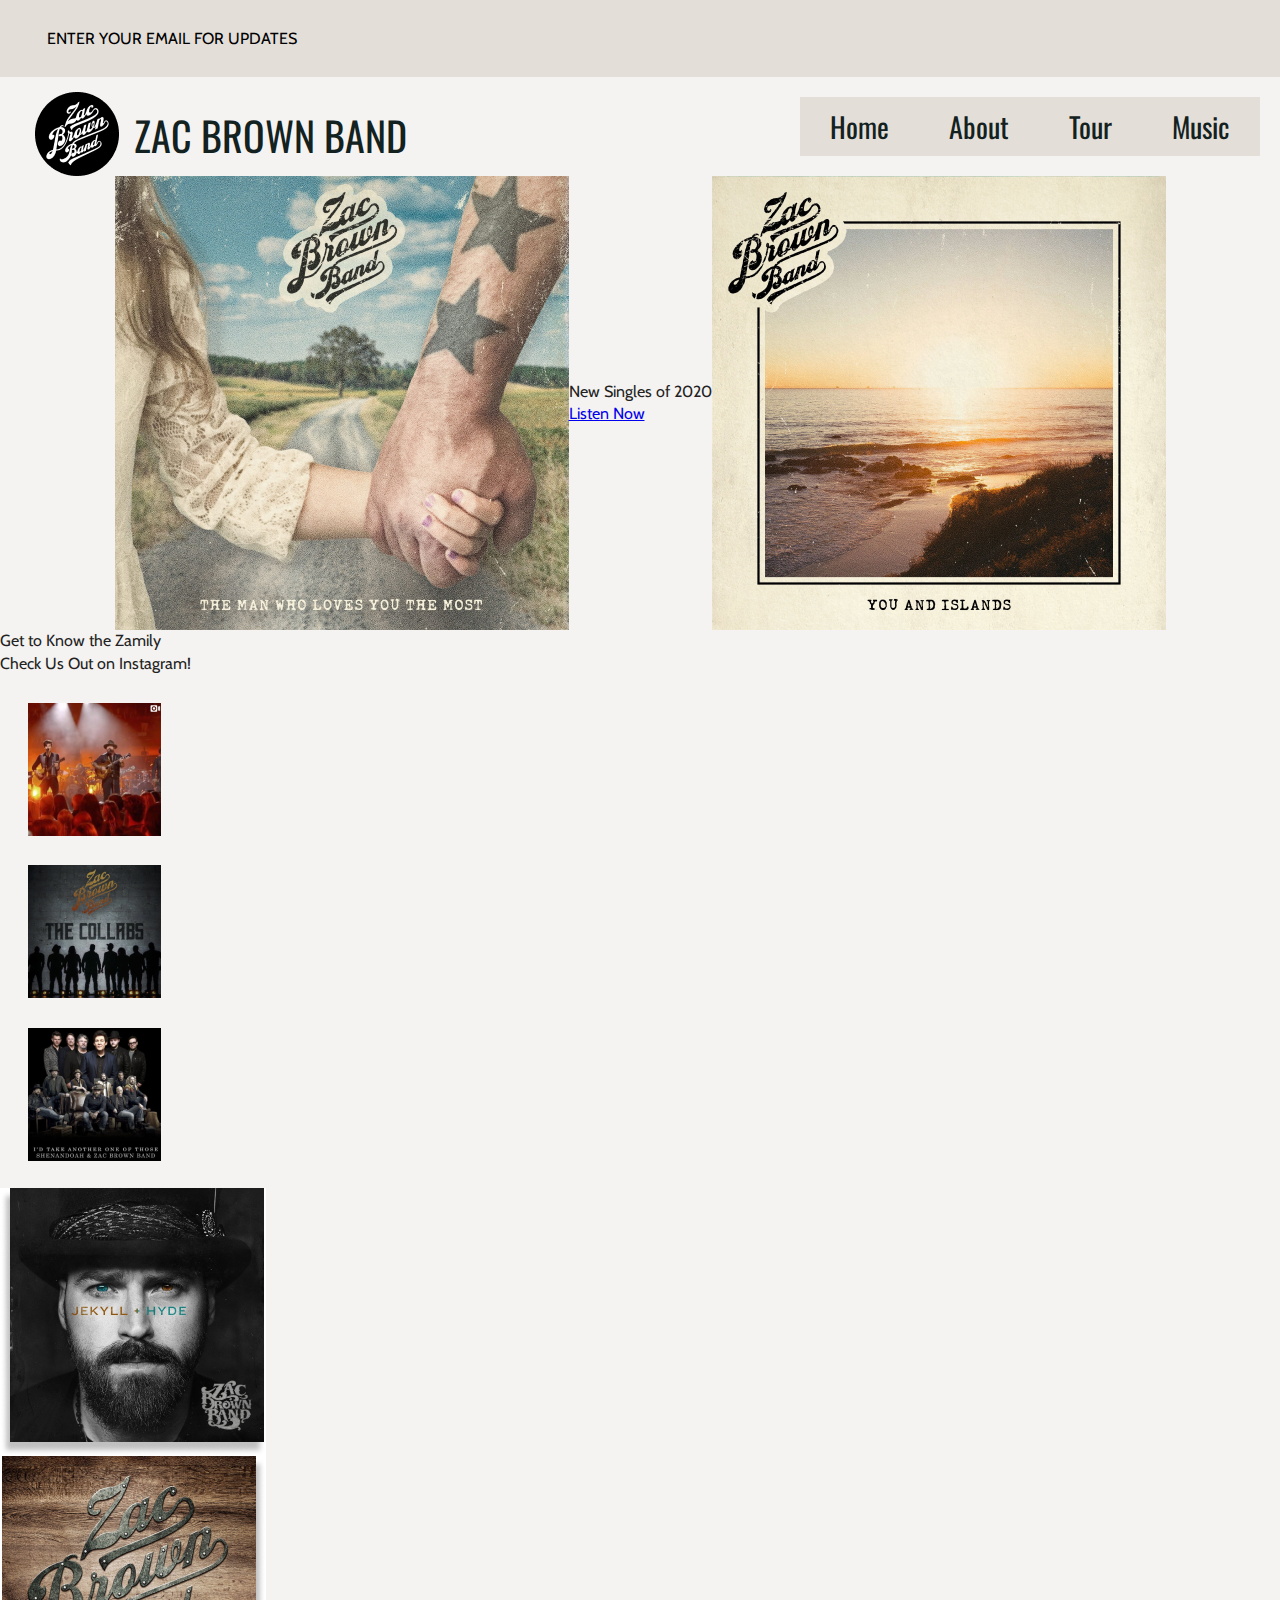
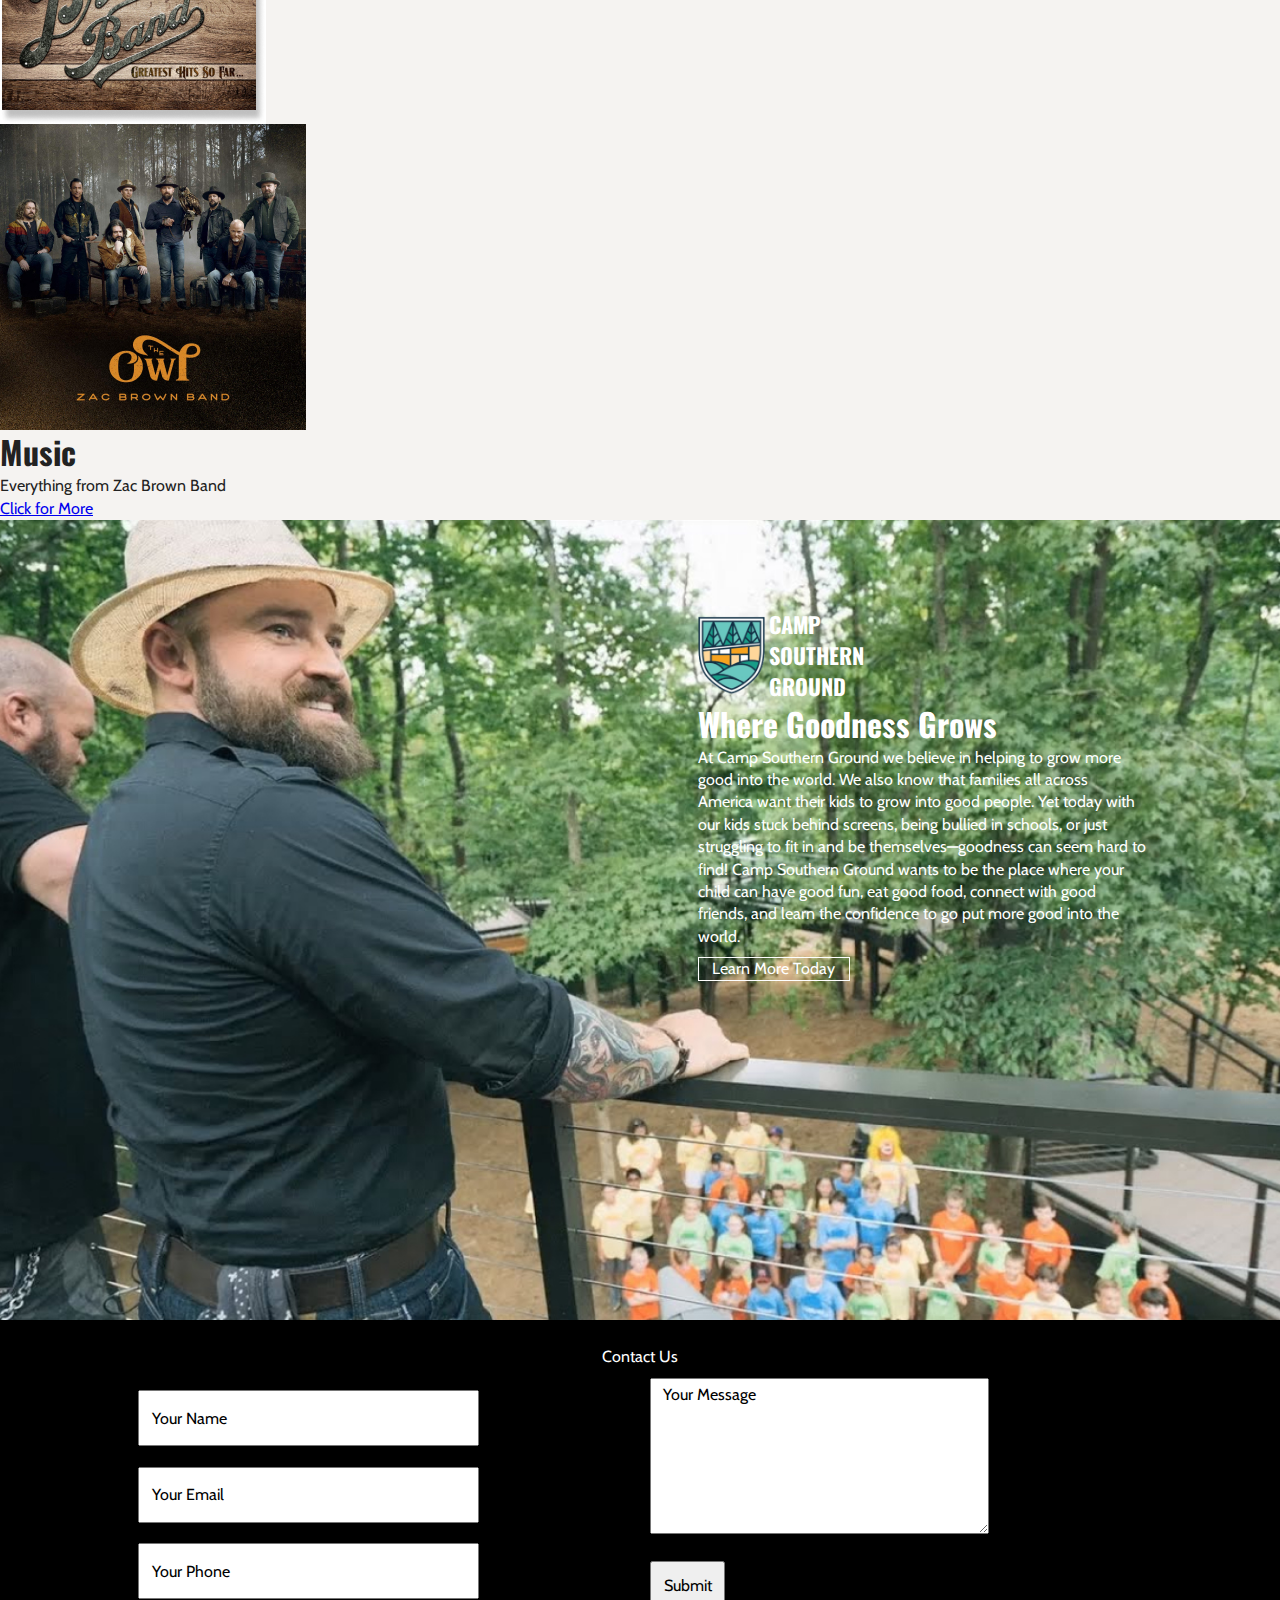
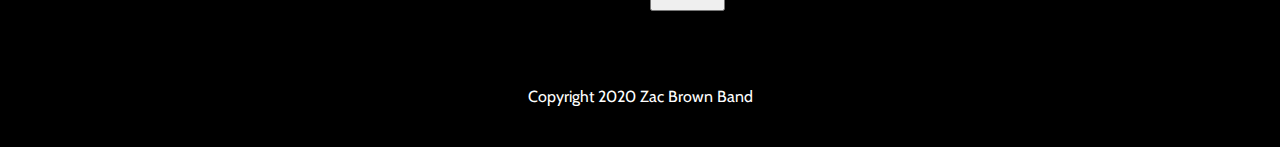
==== commit 47f6a94f: "11/23 Part 2" ====
--- a/index.html
+++ b/index.html
@@ -35,7 +35,6 @@
   <!-- Ending of top email banner -->
 
   <!-- Beginning navigator panel -->
-  <div class="topnav">
   <section class="banner">
       <img src="surface home/Mask Group.png" alt="header banner logo">
         <p>ZAC BROWN BAND</p>
@@ -50,12 +49,9 @@
     </ul>
     <span class="hamburger" onclick="openNav()">&#9776;</span>
   </nav>
-</div>
   <!-- Ending navigator panel -->
 
-    <!-- Beginning top logo (put concrete texture in background)-->
-    <div class="homebanner">
-      <!-- Beginning main album section -->
+  <!-- Beginning main album section -->
   <main class="home_topsection">
     <div class="top_album">
       <img src="surface home/The Man That Loves You The Most.jpg" alt="left album" class="left">
@@ -69,10 +65,6 @@
     </div>
   </main>
   <!-- Ending main album section -->
-    </div>
-    <!-- Ending top logo -->
-
-  
 
   <!-- Beginning zamily section -->
   <div class="zamily">
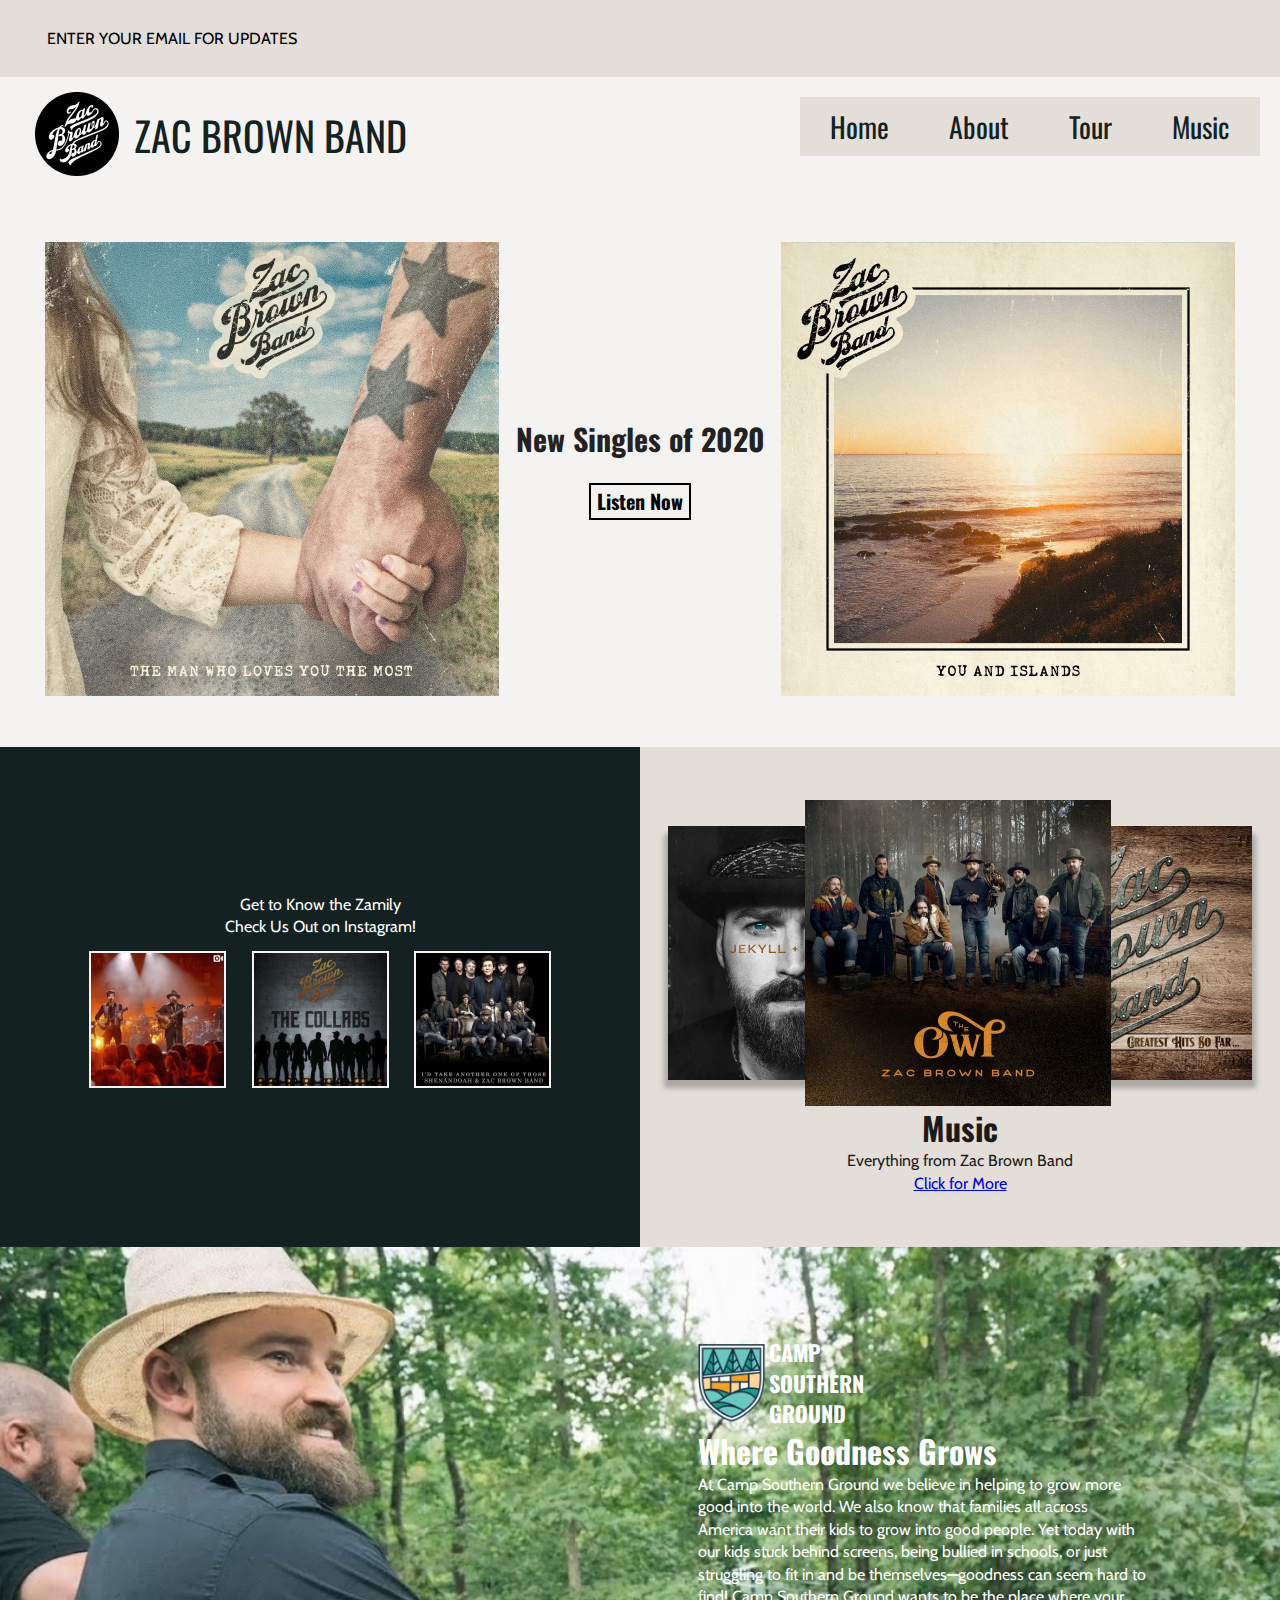
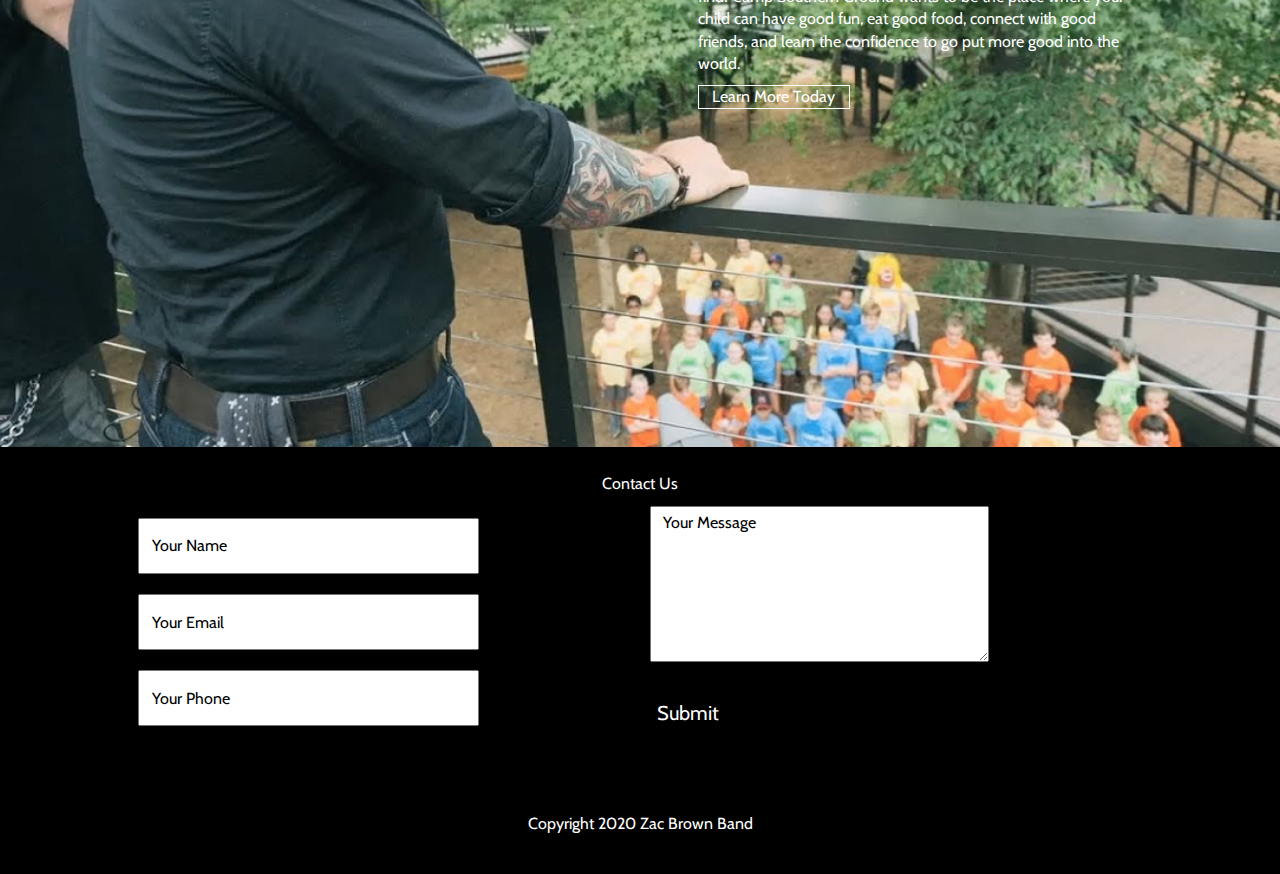
==== commit 93c7032b: "TIM EDITS - Mobile Styling" ====
--- a/index.html
+++ b/index.html
@@ -27,6 +27,7 @@
   <!-- End Off Canvas Menu -->
 
   <!-- Beginning of top email banner -->
+<div class="headwrapper_vertical">
   <header>
     <form>
       <input type="email" name="email" placeholder="ENTER YOUR EMAIL FOR UPDATES"></input>
@@ -35,6 +36,7 @@
   <!-- Ending of top email banner -->
 
   <!-- Beginning navigator panel -->
+  <div class="headwrapper_horizontal">
   <section class="banner">
       <img src="surface home/Mask Group.png" alt="header banner logo">
         <p>ZAC BROWN BAND</p>
@@ -49,6 +51,8 @@
     </ul>
     <span class="hamburger" onclick="openNav()">&#9776;</span>
   </nav>
+</div>
+</div>
   <!-- Ending navigator panel -->
 
   <!-- Beginning main album section -->
@@ -58,7 +62,8 @@
     </div>
     <div class="center_me">
       <p>New Singles of 2020</p>
-      <p><a href="https://open.spotify.com/artist/6yJCxee7QumYr820xdIsjo">Listen Now</a></p>
+      <br/>
+      <a href="https://open.spotify.com/artist/6yJCxee7QumYr820xdIsjo">Listen Now</a>
     </div>
     <div class="top_album">
       <img src="surface home/You and Islands.jpg" alt="right album" class="right">
@@ -66,6 +71,7 @@
   </main>
   <!-- Ending main album section -->
 
+<div class="horizontalme">
   <!-- Beginning zamily section -->
   <div class="zamily">
     <div class="zamily_center">
@@ -82,11 +88,7 @@
 
   <!-- Beginning music section -->
   <section class="music">
-    <ul class="music_pics">
-      <li><img src="surface home/Jekyll and Hyde.jpg" alt="Jekyll and Hyde" id="first"></li>
-      <li><img src="surface home/Greatest Hits So Far.jpg" alt="Greatest Hits" id="second"></li>
-      <li><img src="surface home/The Owl.jpg" alt="The Owl" id="top"></li>
-    </ul>
+    <img src="img/home/musichero.png">
     <div class="music_center">
       <h1>Music</h1>
       <p1>Everything from Zac Brown Band</p1>
@@ -94,6 +96,7 @@
     </div>
   </section>
   <!-- Ending music section -->
+</div>
 
   <!-- Beginning camp section -->
   <section class="camp">
--- a/css/main.css
+++ b/css/main.css
@@ -17,6 +17,7 @@
   color: #222;
   font-size: 1em;
   line-height: 1.4;
+  width: 100vw;
 }
 
 /*
@@ -107,6 +108,21 @@
     }
 
     /* Begin Header */
+    .headwrapper_vertical{
+      width: 100vw;
+      display: flex;
+      flex-direction: column;
+      margin: 0%;
+    }
+
+    .headwrapper_horizontal{
+      width: 100vw;
+      display: flex;
+      justify-content: space-between;
+      flex-direction: row;
+      margin: 0%;
+    }
+
     header{
       background-color: #e3ded8;
       padding: 10px 5px 10px 5px;
@@ -127,22 +143,22 @@
   }
 
     /* Begin Banner */
-    section.banner {
+    .banner {
       margin: 10px 0px 10px 30px;
       max-width: 50%;
-      position: absolute;
-  }
-    section.banner img{
+  }
+
+  .banner img{
       height: 84px;
       width: 84px;
       float: left;
       margin: 5px 15px 5px 5px;
       position: relative;
     }
-    section.banner p{
+  .banner p{
       font-family: "Oswald", sans-serif;
       color: #132121;
-      font-size: 30pt;
+      font-size: 40px;
       position: relative;
       padding-top: 20px;
       width: 700px;
@@ -156,13 +172,11 @@
       height: 120px;
     }
 
-    nav.main_nav{
+    .main_nav{
       max-width: 45%;
       margin: 20px;
-      float: right;
-      position: relative;
-    }
-    nav.main_nav ul{
+    }
+   .main_nav ul{
       margin: 0;
       padding: 0;
       list-style-type: none;
@@ -173,10 +187,23 @@
       align-items: center;
       flex-direction: row;
     }
-    nav.main_nav li{
+    .main_nav li{
       float: right;
     }
-    nav.main_nav li a{
+
+    .main_nav li:hover{
+      float: right;
+      background-color: #000;
+      color: #fff;
+    }
+
+    .main_nav li:hover a{
+      float: right;
+      background-color: #000;
+      color: #fff;
+    }
+    
+    .main_nav li a{
       display: block;
       text-align: center;
       font-size: 28px;
@@ -198,19 +225,109 @@
       justify-content: center;
       align-items: center;
       flex-direction: row;
-      margin: 0px;
-    }
+      margin: 4% 0% 4% 0%;
+      font-family: 'Oswald', sans-serif;
+    }
+
+    .center_me {
+      width: 22%;
+      display: flex;
+      justify-content: center;
+      align-items: center;
+      flex-direction: column;
+  }
+
+  .center_me p{
+    font-size: 30px;
+    font-weight: 700;
+    text-align: center;
+  }
+
+  .center_me a{
+    text-decoration: none;
+    border: 2px solid #000;
+    padding: 1% 2%;
+    color: #000;
+    font-size: 20px;
+    font-weight: 700;
+  }
+
+  .horizontalme{
+    width: 100vw;
+    height: 500px;
+    display: flex;
+    justify-content: center;
+    align-items: center;
+    flex-direction: row;
+  }
+
+  .zamily{
+    width: 50%;
+    display: flex;
+    justify-content: center;
+    align-items: center;
+    flex-direction: column;
+    background-color: #132121;
+    color: #fff;
+    height: 500px;
+    text-align: center;
+  }
+
+  .music{
+    width: 50%;
+    display: flex;
+    justify-content: center;
+    align-items: center;
+    flex-direction: column;
+    background-color: #E3DED8;
+    color: #1C1B1B;
+    height: 500px;
+    text-align: center;
+  }
+
+  .zamily-grid-container{
+    width: 100%;
+    display: flex;
+    justify-content: center;
+    align-items: center;
+    flex-direction: row;
+
+  }
 
     /* Begin About Page Hero Section */
-    section.band_group{
-      max-width: 100%;
-    }
-    section.band_group ul{
-      list-style-type: none;
-    }
-    section.band_group img{
-      margin: 20px 0px 0px 0px;
-    }
+    .band_group{
+      width: 100vw;
+      height: 700px;
+      background-image: url('../img/about/Whole\ Band\ Sit\ &\ Stand.jpg');
+      background-position: center;
+      background-size: cover;
+      background-repeat: no-repeat;
+    }
+
+    .band_members{
+      background-color: #E3DED8;
+    }
+    
+    .biostyles{
+      align-items: center;
+      padding: 2%;
+      width: 90%
+    }
+
+    .biostyles p{
+      background-color: #F5F3F1;
+      padding: 1%;
+      margin-top: 1%;
+    }
+
+    .left_image{
+      margin-right: 2%;
+    }
+
+    .right_image{
+      margin-left: 2%;
+    }
+
 
     /* Camp Section */
 
@@ -386,7 +503,7 @@
       display: flex;
       width: 95%;
       justify-content: center;
-=     align-items: center;
+     align-items: center;
       flex-direction: row;
       flex-wrap: wrap;
       margin: 0 auto;
@@ -394,6 +511,20 @@
 
   .grid-item{
     margin: 2%;
+  }
+
+  /* Tour Page Styles */
+
+  .tourhome{
+    width: 100vw;
+    height: 700px;
+    display: flex;
+    justify-content: center;
+    align-items: center;
+    background-image: url('../img/tour/concrete\ texture.jpg');
+    background-position: center;
+    background-size: cover;
+    background-repeat: no-repeat;
   }
 
 
@@ -424,7 +555,16 @@
       list-style-type: none;
     }
 
-    .right_gridbox button{
+    .tourwrapper_horizontal {
+      width: 100%;
+      display: flex;
+      flex-direction: row;
+      justify-content: space-between;
+      align-items: center;
+      margin: 1%;
+  }
+
+     button{
       width: 120px;
       height: 55px;
       background-color: #000;
@@ -434,9 +574,16 @@
       margin: 2%;
     }
 
-    .right_gridbox button a{
+     button a{
       text-decoration: none;
       color: #fff;
+    }
+
+    .widegridbox{
+      width: 70%;
+      display: flex;
+      justify-content: space-between;
+      flex-direction: column;
     }
 
     .circledates {
@@ -451,13 +598,40 @@
       flex-direction: column;
       margin: 25px;
       position: relative;
-      top: -10px;
+      width: 30px;
+  }
+
+  .tourinfo{
+    display: flex;
+    justify-content: center;
+    width: auto;
+    align-items: center;
+    flex-direction: row;
   }
 
     span.enlargeme{
       font-size: 26px;
     }
 
+
+    /* Music Page */
+
+    .new_album{
+      width: 100vw;
+      height: 700px;
+      display: flex;
+      justify-content: center;
+      align-items: center;
+      background-color: #132121;
+      color: #fff;
+    }
+
+    .new_albumCTA{
+      display: flex;
+      flex-direction: column;
+      margin: 2%;
+      text-align: center;
+    }
     
 
 
@@ -532,15 +706,118 @@
 
 /* iPad */
 
-@media screen and (max-width: 768px){
-
-
+@media only screen and (max-width: 768px){
+
+  .banner p {
+    font-size: 30px;
+    width: 310px;
+}
+
+.top_album img{
+  width: 270px;
+}
+
+.horizontalme{
+  height: auto;
+  width: 100%;
+  flex-direction: column;
+}
+
+.zamily{
+  width: 100%;
+}
+
+.music{
+  width: 100%;
+}
+
+.main_nav li a {
+  display: block;
+  text-align: center;
+  font-size: 24px;
+  font-family: "Oswald", sans-serif;
+  color: #132121;
+  text-decoration: none;
+  margin-left: 5px;
+  margin-right: 5px;
+  padding: 10px;
+}
+
+.grid-item{
+  width: 25%;
+}
+
+.grid-item img{
+  width: 100%;
+}
+
+.contactform {
+  width: 80%;
+  display: flex;
+  justify-content: center;
+  align-items: end;
+  flex-direction: row;
+}
+
+.contactform textarea {
+  width: 100%;
+  height: 150px;
+  margin: 2%;
+}
    
 }
 
 /* iPhone 5 */
 
-@media screen and (max-width: 320px){
+@media only screen and (max-width: 320px){
+  
+  .home_topsection {
+    flex-direction: column;
+}
+
+.banner img {
+  height: 50px;
+  width: 50px;
+  float: left;
+  margin: 5px 10px 5px 5px;
+  position: relative;
+}
+
+.banner p {
+  font-size: 20px;
+  width: 210px;
+}
+
+.zamily,
+.music{
+  height: 250px
+}
+
+.music img{
+  width: 250px;
+}
+
+.camp_center {
+  display: flex;
+  align-items: center;
+  flex-direction: row;
+  position: relative;
+  left: 60px;
+  margin-bottom: 12% ;
+}
+
+h1.goodness {
+  font-size: 28px;
+}
+
+.center_me {
+  width: 90%;
+  display: flex;
+  justify-content: center;
+  align-items: center;
+  flex-direction: column;
+  margin: 12%;
+}
 
   nav.main_nav ul {
 display: none;
@@ -553,6 +830,71 @@
     display: inline;
   }
 
+  .campground {
+    display: flex;
+    justify-content: center;
+    flex-direction: column;
+    color: #fff;
+    width: 85%;
+    position: relative;
+    left: 0%;
+    top: -100px;
+}
+
+.band_group {
+  height: 300px;
+}
+
+.biostyles {
+  align-items: end;
+  padding: 2%;
+  width: 90%;
+}
+
+.headwrapper_vertical p{
+  font-size: 12px;
+}
+
+img.left_image,
+img.right_image {
+  width: 100px;
+}
+
+.tourhome {
+  height: 300px;
+}
+
+img#logo {
+  width: 200px;
+}
+
+.tourwrapper_horizontal {
+  width: 100%;
+  display: flex;
+  flex-direction: column;
+  justify-content: space-between;
+  align-items: center;
+  margin: 1%;
+}
+
+button {
+  width: 290px;
+  margin: 3% 0% 3% 0%;
+}
+
+.new_album{
+  height: 450px;
+  flex-direction: column;
+}
+
+.new_album img{
+  width: 250px;
+}
+
+.grid-item {
+  width: 45%;
+}
+
 
   .contactform {
     width: 95%;
@@ -565,6 +907,18 @@
 .contact_left,
 .contact_right{
   width: 100%;
+}
+
+.contactform input {
+  width: 90%;
+  height: 50px;
+  margin: 2%;
+}
+
+.contactform textarea {
+  width: 90%;
+  height: 150px;
+  margin: 2%;
 }
 
 
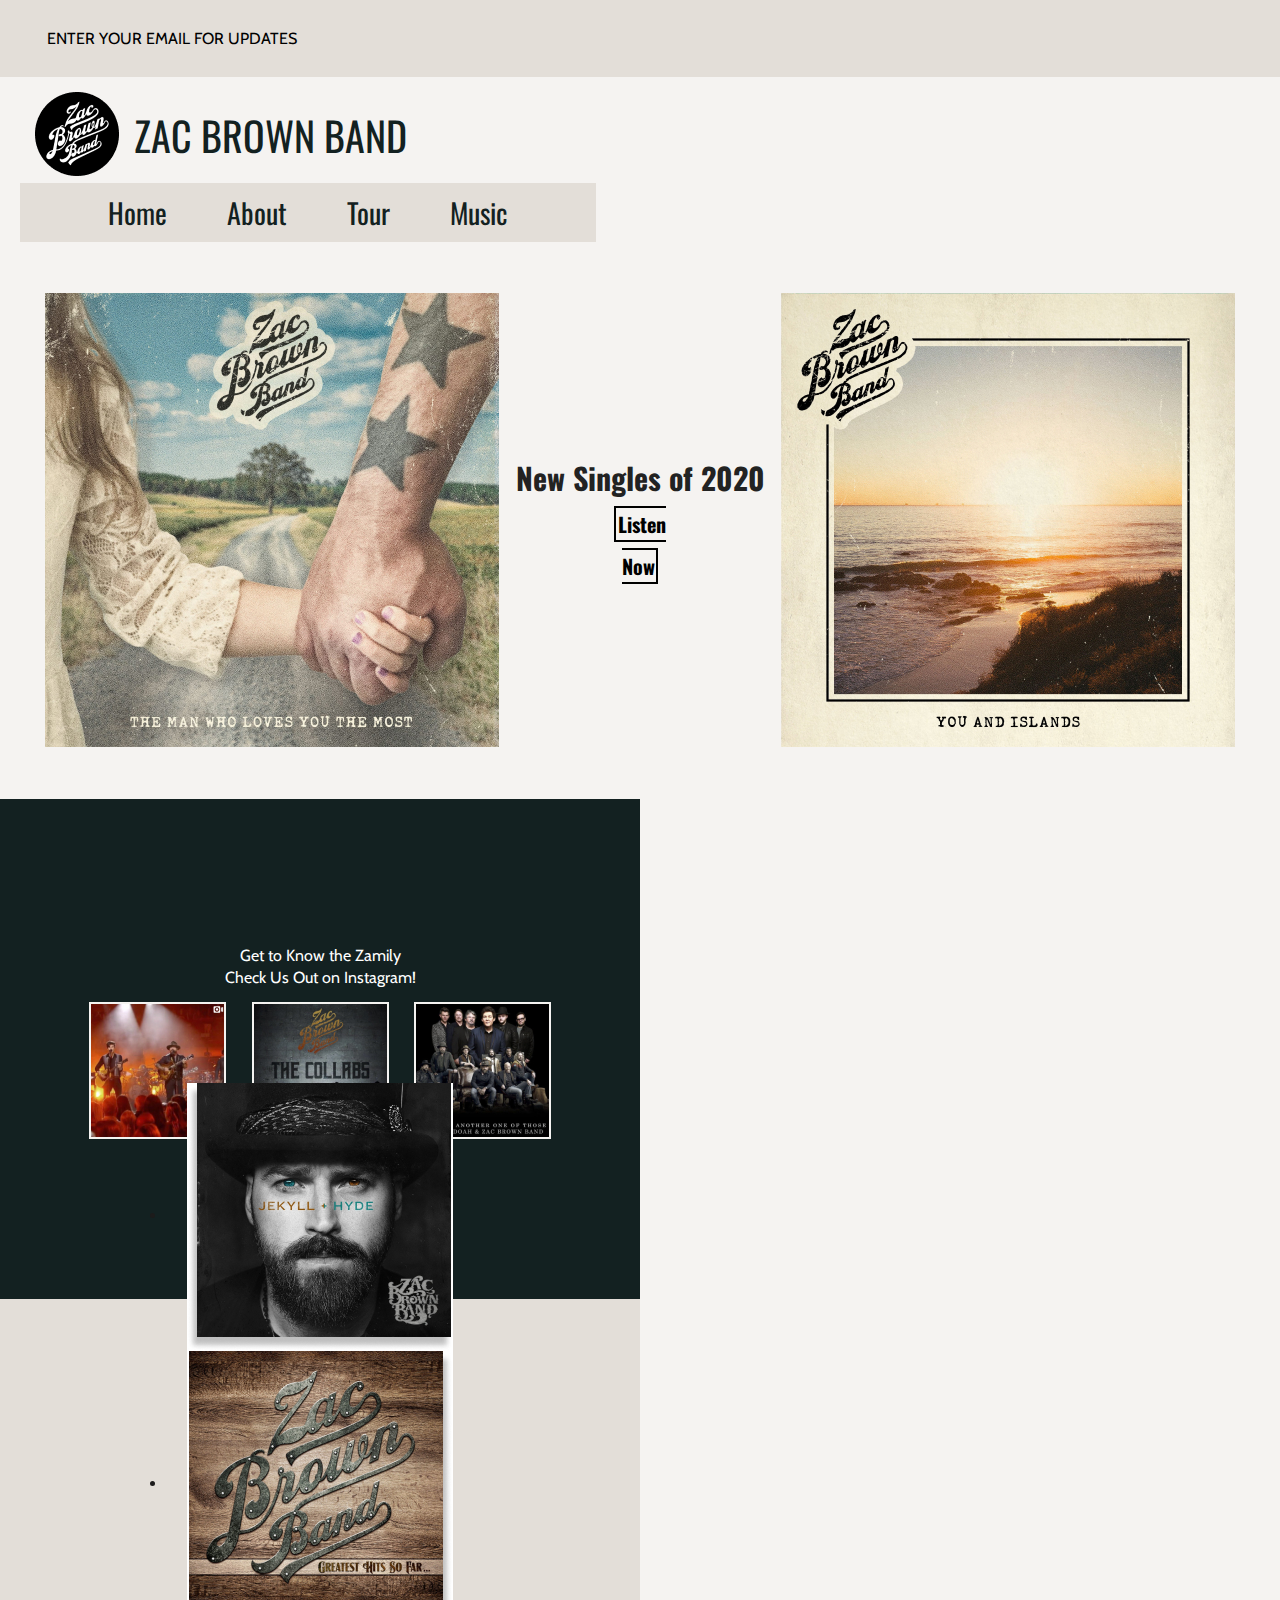
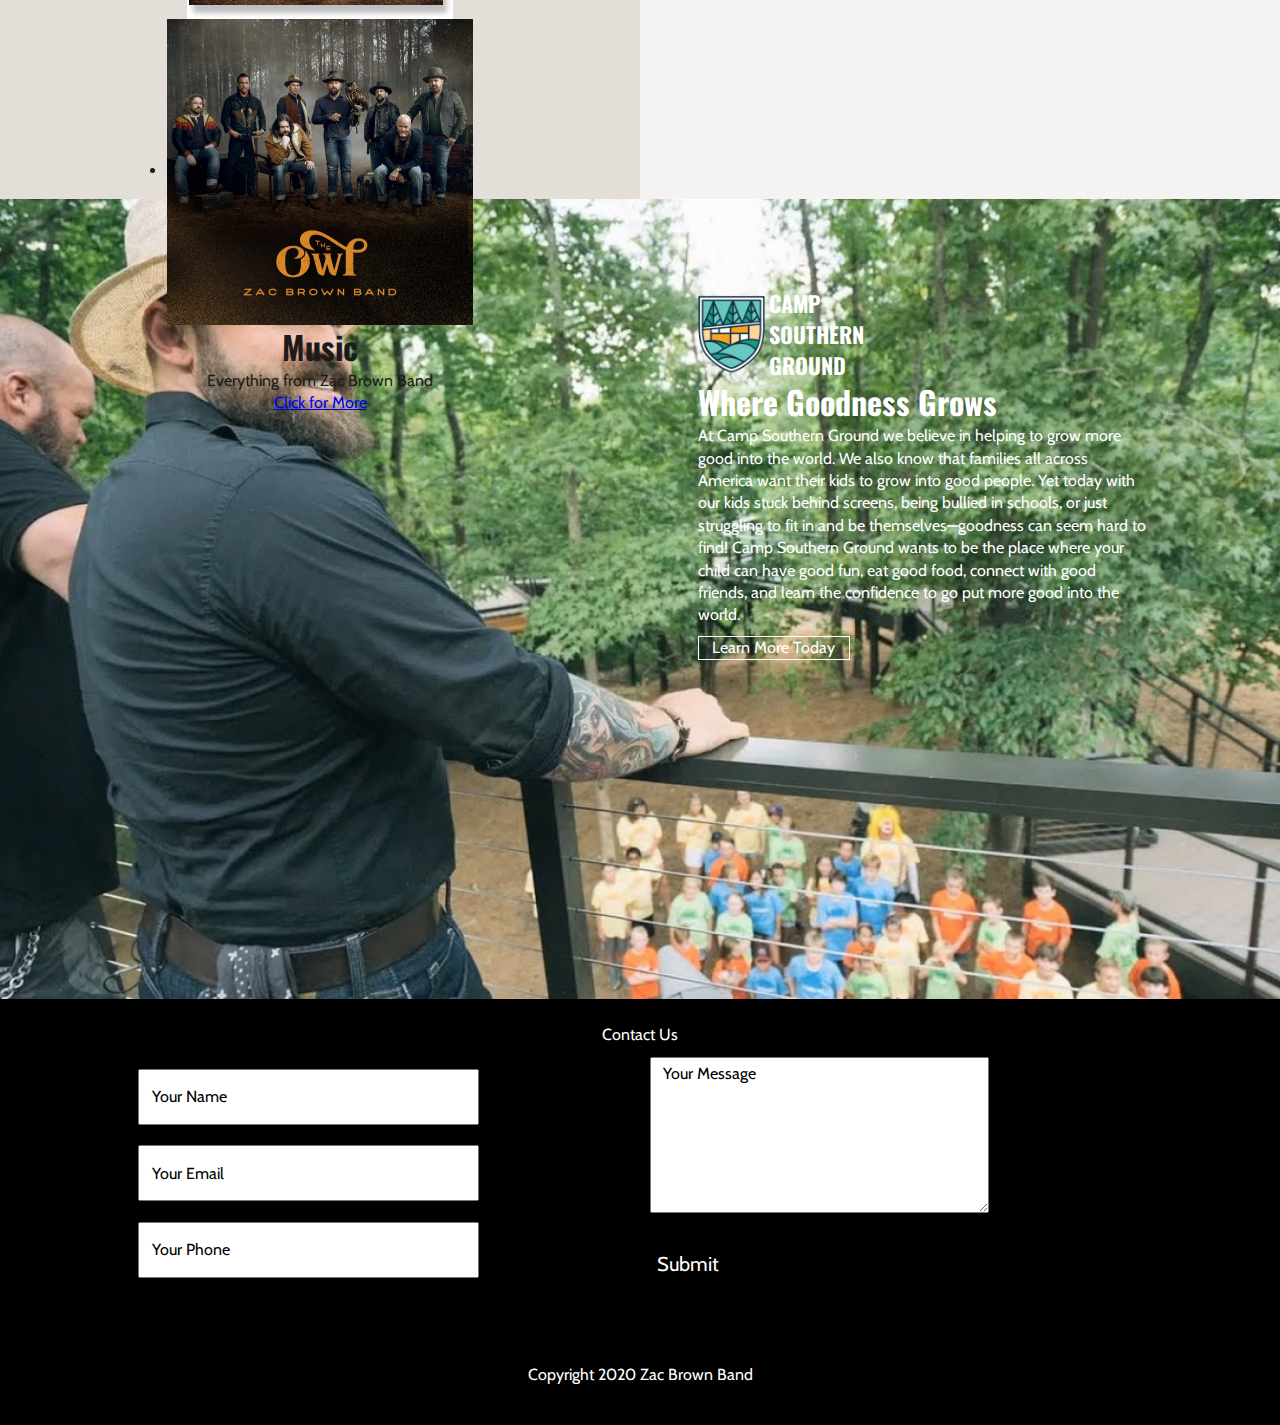
==== commit dbfd92a3: "Final Upload" ====
--- a/index.html
+++ b/index.html
@@ -27,7 +27,6 @@
   <!-- End Off Canvas Menu -->
 
   <!-- Beginning of top email banner -->
-<div class="headwrapper_vertical">
   <header>
     <form>
       <input type="email" name="email" placeholder="ENTER YOUR EMAIL FOR UPDATES"></input>
@@ -36,7 +35,6 @@
   <!-- Ending of top email banner -->
 
   <!-- Beginning navigator panel -->
-  <div class="headwrapper_horizontal">
   <section class="banner">
       <img src="surface home/Mask Group.png" alt="header banner logo">
         <p>ZAC BROWN BAND</p>
@@ -51,8 +49,6 @@
     </ul>
     <span class="hamburger" onclick="openNav()">&#9776;</span>
   </nav>
-</div>
-</div>
   <!-- Ending navigator panel -->
 
   <!-- Beginning main album section -->
@@ -62,8 +58,7 @@
     </div>
     <div class="center_me">
       <p>New Singles of 2020</p>
-      <br/>
-      <a href="https://open.spotify.com/artist/6yJCxee7QumYr820xdIsjo">Listen Now</a>
+      <p><a href="https://open.spotify.com/artist/6yJCxee7QumYr820xdIsjo">Listen Now</a></p>
     </div>
     <div class="top_album">
       <img src="surface home/You and Islands.jpg" alt="right album" class="right">
@@ -71,7 +66,6 @@
   </main>
   <!-- Ending main album section -->
 
-<div class="horizontalme">
   <!-- Beginning zamily section -->
   <div class="zamily">
     <div class="zamily_center">
@@ -88,7 +82,11 @@
 
   <!-- Beginning music section -->
   <section class="music">
-    <img src="img/home/musichero.png">
+    <ul class="music_pics">
+      <li><img src="surface home/Jekyll and Hyde.jpg" alt="Jekyll and Hyde" id="first"></li>
+      <li><img src="surface home/Greatest Hits So Far.jpg" alt="Greatest Hits" id="second"></li>
+      <li><img src="surface home/The Owl.jpg" alt="The Owl" id="top"></li>
+    </ul>
     <div class="music_center">
       <h1>Music</h1>
       <p1>Everything from Zac Brown Band</p1>
@@ -96,7 +94,6 @@
     </div>
   </section>
   <!-- Ending music section -->
-</div>
 
   <!-- Beginning camp section -->
   <section class="camp">
@@ -142,7 +139,7 @@
   <!-- Ending footer -->
 
 
-  <script src="js/vendor/modernizr-3.11.2.min.js"></script>
+
   <script src="js/main.js"></script>
 
 
